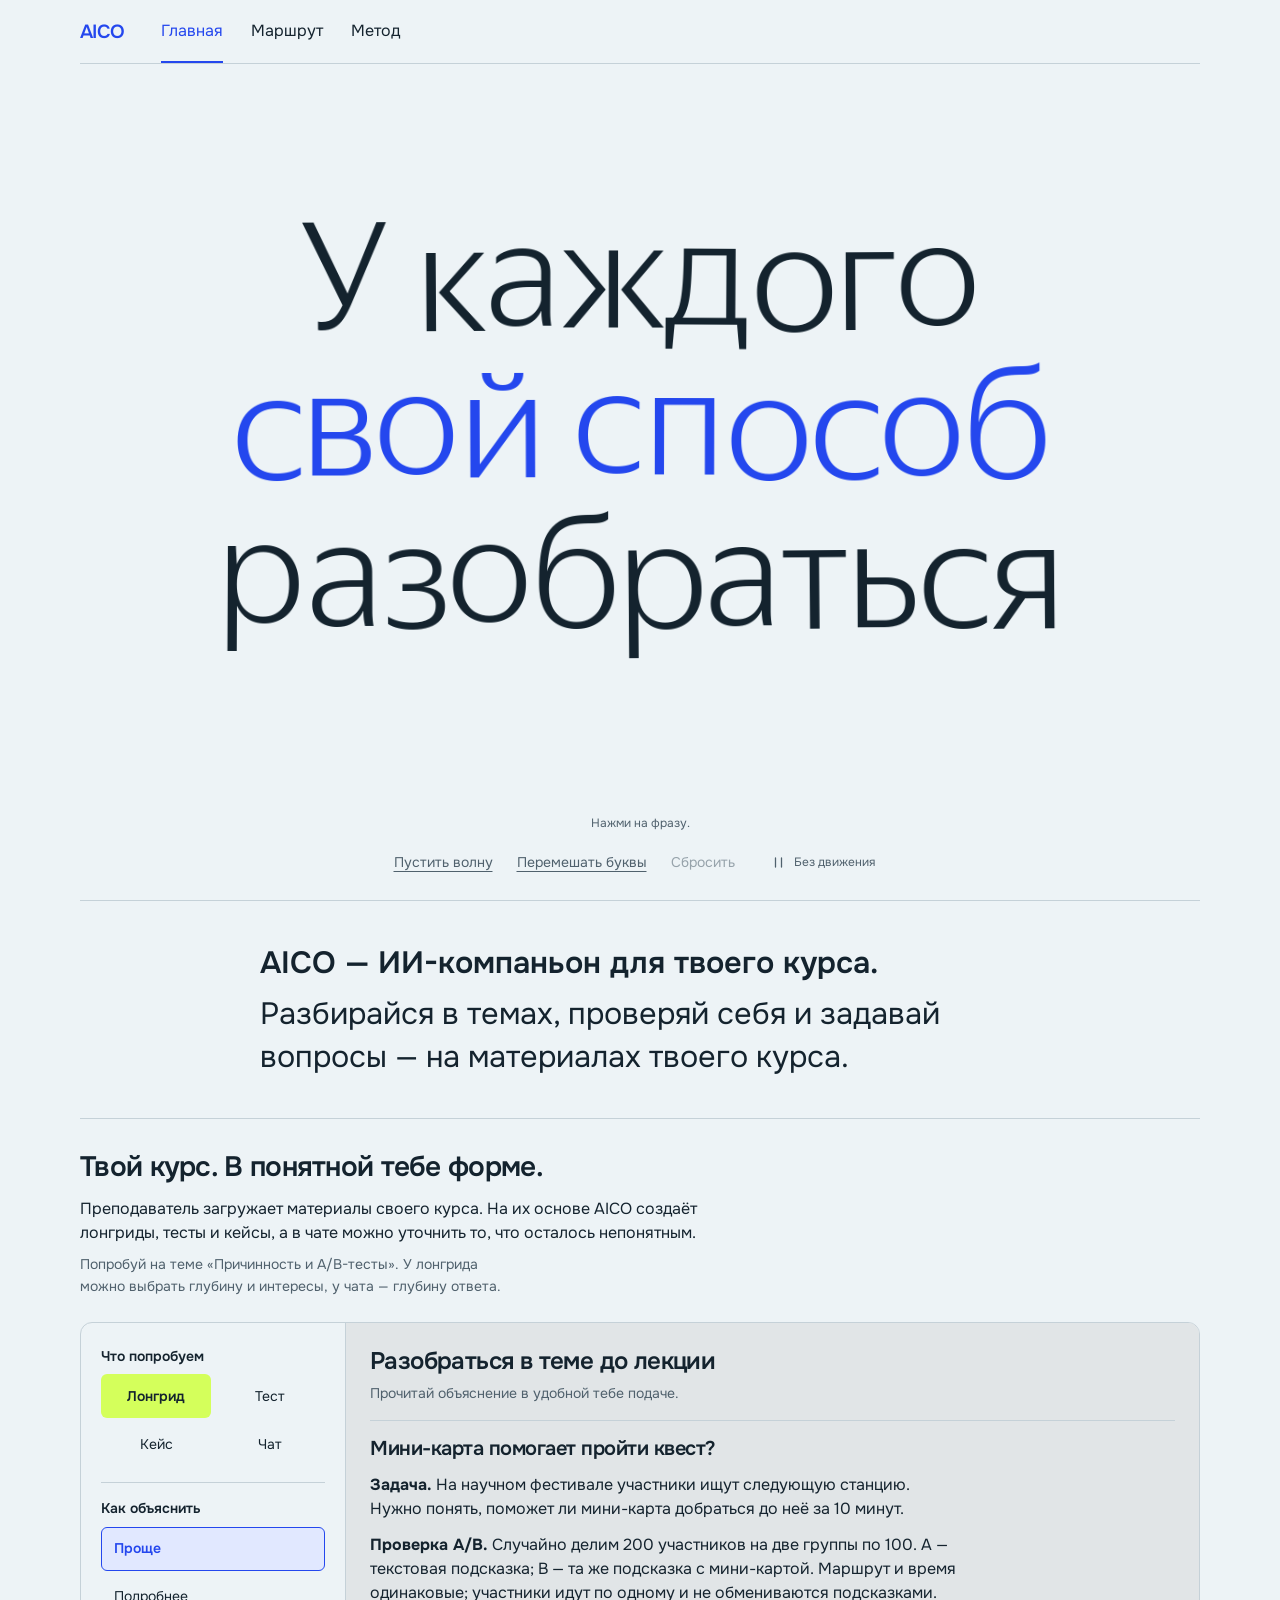
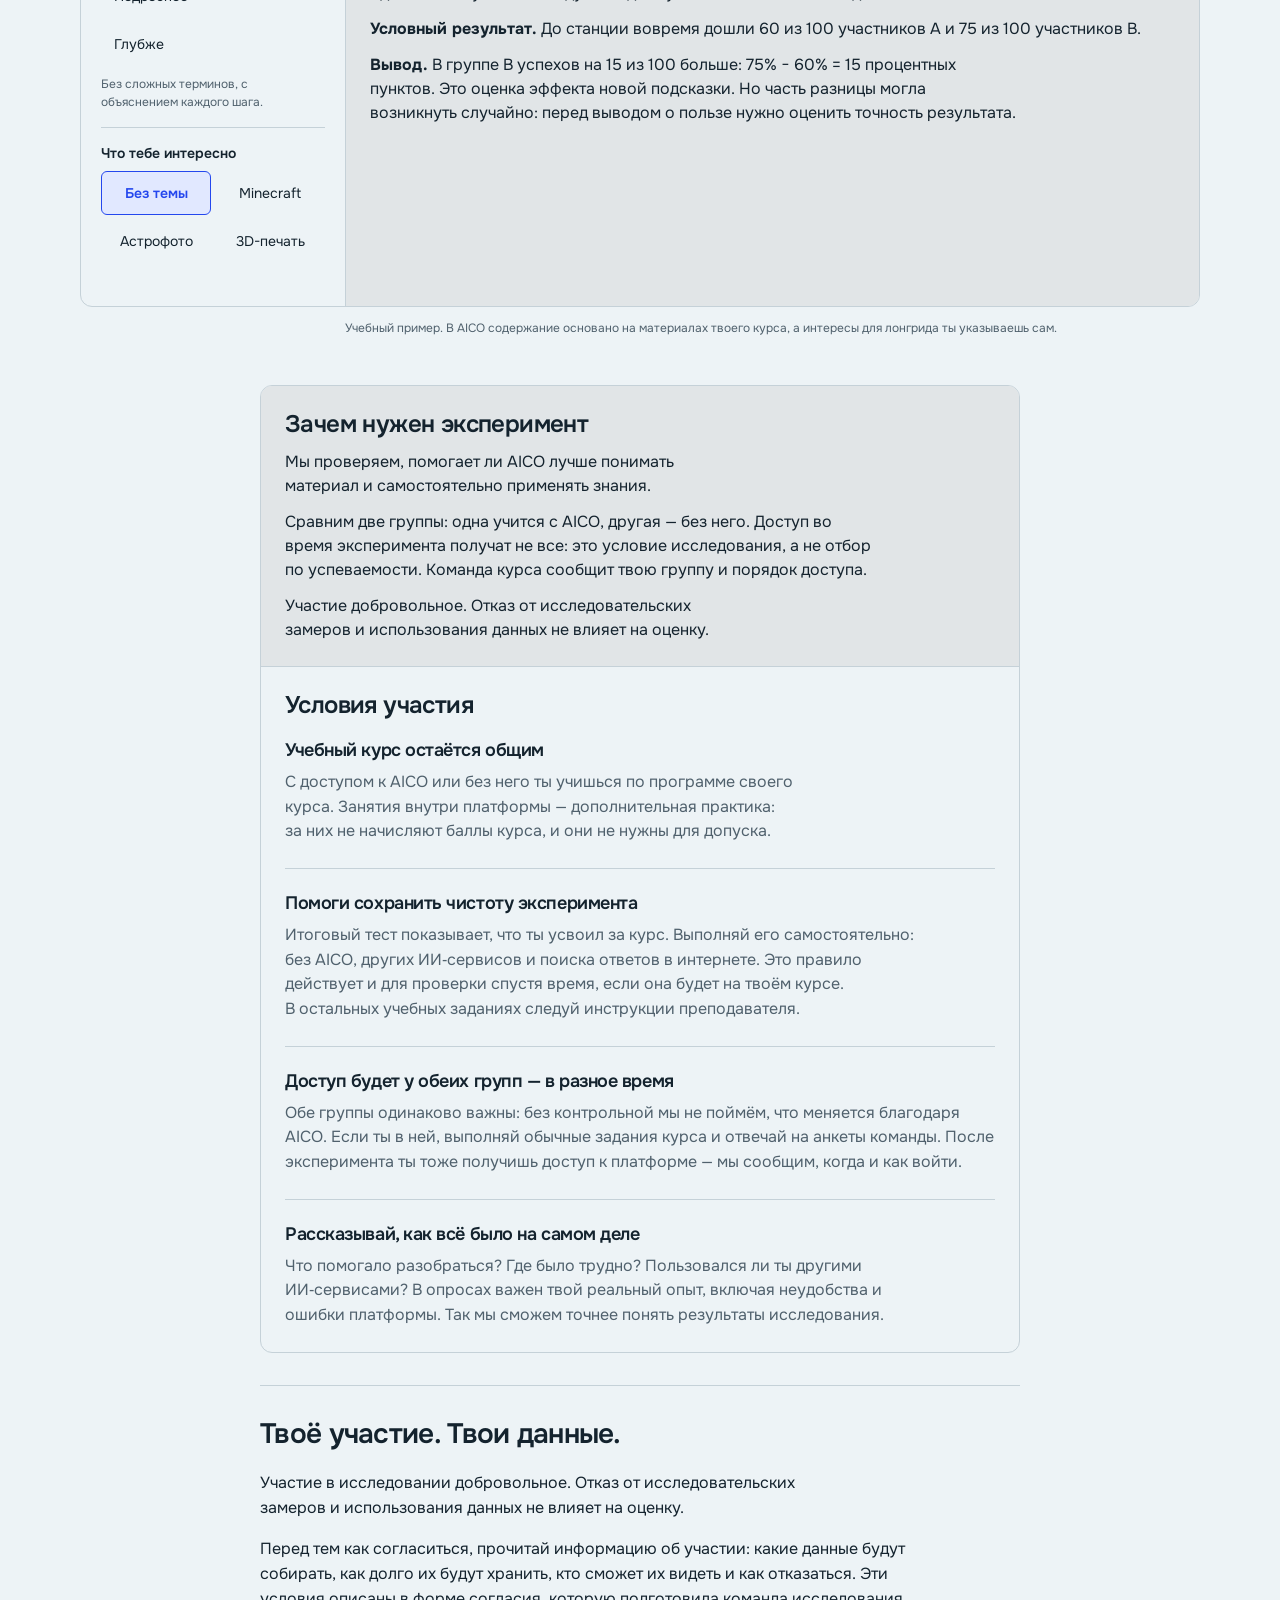
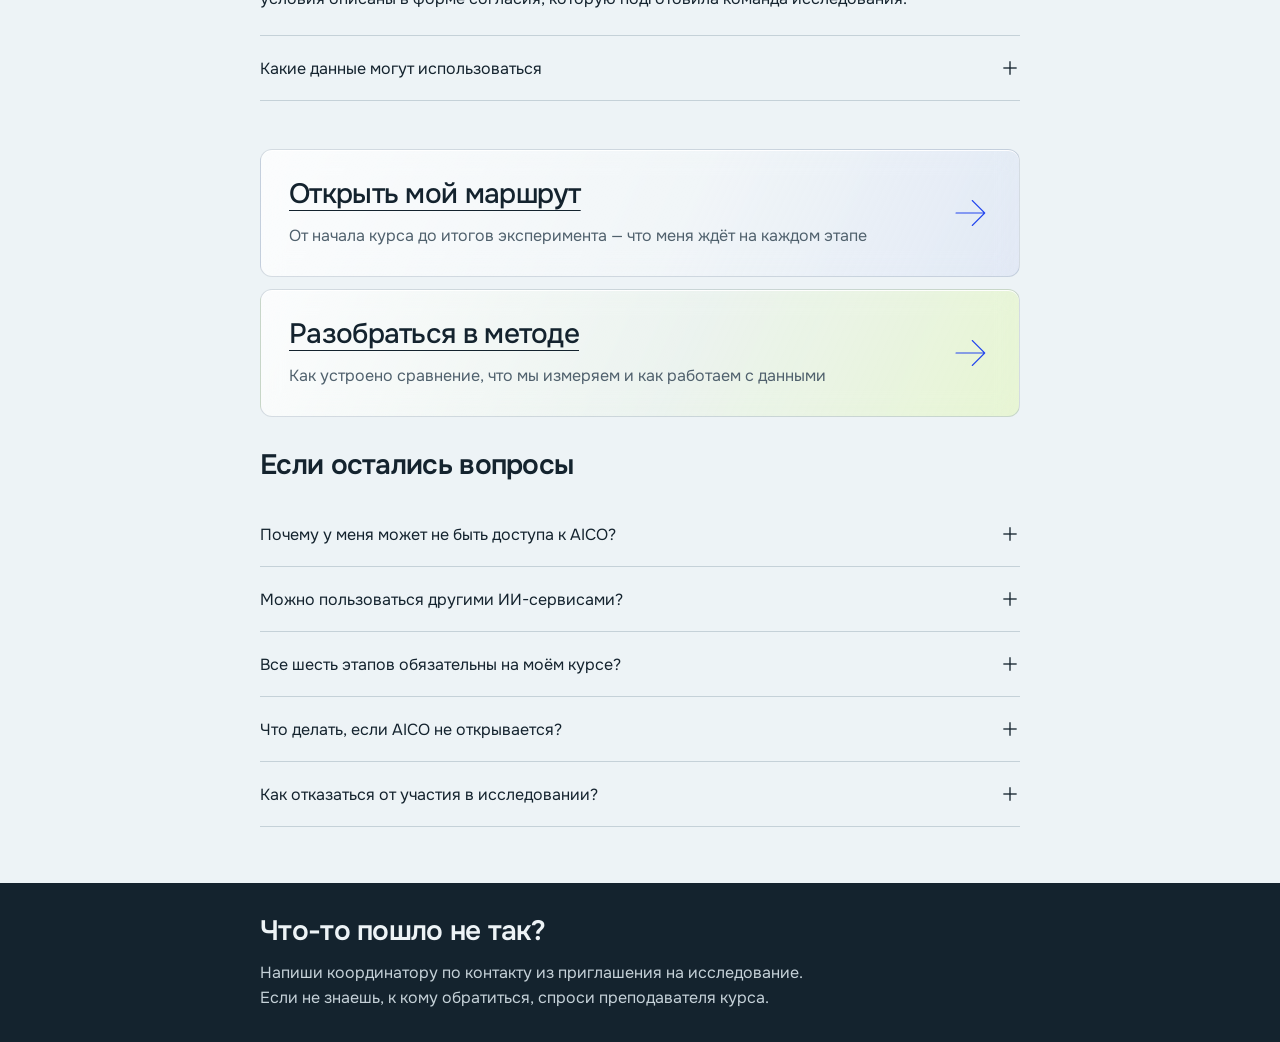
==== students/index.html @ 5a45e427 "Clarify AB examples and add three independent quiz questions" ====
<!doctype html>
<html lang="ru">
<head>
<meta charset="utf-8">
<meta name="viewport" content="width=device-width,initial-scale=1">
<meta name="theme-color" content="#edf3f6">
<meta name="description" content="AICO для студентов: попробуй форматы обучения, узнай условия участия и этапы учебного эксперимента.">
<title>AICO — твой способ разобраться</title>
<link rel="icon" href="data:image/svg+xml,%3Csvg xmlns='http://www.w3.org/2000/svg' viewBox='0 0 32 32'%3E%3Crect width='32' height='32' rx='8' fill='%232d4cff'/%3E%3Cpath d='M7 24 15 7h3l7 17h-5l-2-5h-6l-2 5zm7-9h3l-1.5-4z' fill='white'/%3E%3C/svg%3E">
<link rel="stylesheet" href="student.css?v=4a750089">
</head>

<body>
<a class="skip" href="#intro-reading">Перейти к информации об участии</a>
<header class="site-header">
 <a class="brand" href="./" aria-label="AICO — главная для участников">AICO</a>
 <nav class="top-nav" aria-label="Разделы сайта">
  <a href="./" data-nav="home" aria-current="page">Главная</a>
  <a href="route.html" data-nav="route">Маршрут</a>
  <a href="method.html" data-nav="method">Метод</a>
 </nav>
</header>
<main>
<section class="hero" id="overview" aria-labelledby="hero-title">
  <h1 class="hero-title" id="hero-title" aria-label="У каждого свой способ разобраться"><span class="title-line" aria-hidden="true">У каждого</span><span class="title-line emphasis" aria-hidden="true">свой способ</span><span class="title-line" aria-hidden="true">разобраться</span></h1>
  <div class="hero-controls"><span class="type-hint" id="type-hint">Нажми на фразу.</span>  <div class="type-controls"><button type="button" id="wave-type" disabled>Пустить волну</button><button type="button" id="reshape">Перемешать буквы</button><button type="button" id="reset-type" disabled>Сбросить</button> <button type="button" class="motion-toggle" id="motion-toggle" aria-pressed="false"><svg viewBox="0 0 20 20" aria-hidden="true"><path d="M6 4v12M14 4v12"/></svg><span id="motion-label">Без движения</span></button></div></div>
</section>
<section class="intro-reading" id="intro-reading" aria-label="Знакомство с AICO">
 <div class="intro-context">

  <p class="hero-lead"><b>AICO — ИИ-компаньон для твоего курса.</b></p>
  <p class="hero-lead">Разбирайся в темах, проверяй себя и задавай вопросы — на материалах твоего курса.</p>
 </div>
 <div class="personalizer product-demo" id="personalizer">
  <h2 id="demo-heading">Твой курс. В понятной тебе форме.</h2>
  <p class="product-intro">Преподаватель загружает материалы своего курса. На их основе AICO создаёт лонгриды, тесты и кейсы, а в чате можно уточнить то, что осталось непонятным.</p>
  <p class="demo-invitation">Попробуй на теме «Причинность и A/B-тесты». У лонгрида можно выбрать глубину и интересы, у чата — глубину ответа.</p>
  <div class="demo-workbench">
  <div class="demo-panel">
  <div class="demo-controls" id="demo-controls" hidden>
   <div class="demo-choice-row"><span id="format-label" class="demo-label">Что попробуем</span><div class="demo-options" role="group" aria-labelledby="format-label">
    <button type="button" data-format="read" aria-pressed="true" aria-controls="demo-content">Лонгрид</button><button type="button" data-format="test" aria-pressed="false" aria-controls="demo-content">Тест</button><button type="button" data-format="case" aria-pressed="false" aria-controls="demo-content">Кейс</button><button type="button" data-format="chat" aria-pressed="false" aria-controls="demo-content">Чат</button>
   </div></div>
   <div class="demo-choice-row" id="level-row"><span id="level-label" class="demo-label">Как объяснить</span><div class="demo-options demo-options-secondary" role="group" aria-labelledby="level-label">
    <button type="button" data-level="0" aria-pressed="true" aria-controls="demo-content">Проще</button><button type="button" data-level="1" aria-pressed="false" aria-controls="demo-content">Подробнее</button><button type="button" data-level="2" aria-pressed="false" aria-controls="demo-content">Глубже</button>
   </div><p class="demo-control-note" id="level-note">Без сложных терминов, с объяснением каждого шага.</p></div>
   <div class="demo-choice-row" id="interest-row"><span id="interest-label" class="demo-label">Что тебе интересно</span><div class="demo-options demo-options-secondary" role="group" aria-labelledby="interest-label">
    <button type="button" data-interest="plain" aria-pressed="true" aria-controls="demo-content">Без темы</button><button type="button" data-interest="minecraft" aria-pressed="false" aria-controls="demo-content">Minecraft</button><button type="button" data-interest="astro" aria-pressed="false" aria-controls="demo-content">Астрофото</button><button type="button" data-interest="printing" aria-pressed="false" aria-controls="demo-content">3D-печать</button>
   </div></div>
  </div>
  <div class="demo-result">
  <div class="demo-preview">
   <h3 id="response-title">Разобраться в теме до лекции</h3>
   <p class="demo-purpose" id="demo-purpose">Прочитай объяснение в удобной тебе подаче.</p>
   <div class="demo-content" id="demo-content"><h4>Мини-карта помогает пройти квест?</h4><p><strong>Задача.</strong> На научном фестивале участники ищут следующую станцию. Нужно понять, поможет ли мини-карта добраться до неё за 10 минут.</p><p><strong>Проверка A/B.</strong> Случайно делим 200 участников на две группы по 100. A — текстовая подсказка; B — та же подсказка с мини-картой. Маршрут и время одинаковые; участники идут по одному и не обмениваются подсказками.</p><p><strong>Условный результат.</strong> До станции вовремя дошли 60 из 100 участников A и 75 из 100 участников B.</p><p><strong>Вывод.</strong> В группе B успехов на 15 из 100 больше: 75% − 60% = 15 процентных пунктов. Это оценка эффекта новой подсказки. Но часть разницы могла возникнуть случайно: перед выводом о пользе нужно оценить точность результата.</p></div>
  </div>
  </div>
  </div>
  <p class="demo-caption">Учебный пример. В AICO содержание основано на материалах твоего курса, а интересы для лонгрида ты указываешь сам.</p>
  </div>
 </div>
</section>
<div class="reading">

 <section class="section" id="rules"><div class="experiment-intro"><h2>Зачем нужен эксперимент</h2><p>Мы проверяем, помогает ли AICO лучше понимать материал и самостоятельно применять знания.</p><p>Сравним две группы: одна учится с AICO, другая — без него. Доступ во время эксперимента получат не все: это условие исследования, а не отбор по успеваемости. Команда курса сообщит твою группу и порядок доступа.</p><p>Участие добровольное. Отказ от исследовательских замеров и использования данных не влияет на оценку.</p></div><div class="section-content participation-rules"><h2>Условия участия</h2><ol class="rules-list">
  <li><div><h3>Учебный курс остаётся общим</h3><p>С доступом к AICO или без него ты учишься по программе своего курса. Занятия внутри платформы — дополнительная практика: за них не начисляют баллы курса, и они не нужны для допуска.</p></div></li>
  <li><div><h3>Помоги сохранить чистоту эксперимента</h3><p>Итоговый тест показывает, что ты усвоил за курс. Выполняй его самостоятельно: без AICO, других ИИ‑сервисов и поиска ответов в интернете. Это правило действует и для проверки спустя время, если она будет на твоём курсе. В остальных учебных заданиях следуй инструкции преподавателя.</p></div></li>
  <li><div><h3>Доступ будет у обеих групп — в разное время</h3><p>Обе группы одинаково важны: без контрольной мы не поймём, что меняется благодаря AICO. Если ты в ней, выполняй обычные задания курса и отвечай на анкеты команды. После эксперимента ты тоже получишь доступ к платформе — мы сообщим, когда и как войти.</p></div></li>
  <li><div><h3>Рассказывай, как всё было на самом деле</h3><p>Что помогало разобраться? Где было трудно? Пользовался ли ты другими ИИ‑сервисами? В опросах важен твой реальный опыт, включая неудобства и ошибки платформы. Так мы сможем точнее понять результаты исследования.</p></div></li>
 </ol></div></section>
 <section class="section" id="data"><h2>Твоё участие. Твои данные.</h2><div class="section-content"><p>Участие в исследовании добровольное. Отказ от исследовательских замеров и использования данных не влияет на оценку.</p><p>Перед тем как согласиться, прочитай информацию об участии: какие данные будут собирать, как долго их будут хранить, кто сможет их видеть и как отказаться. Эти условия описаны в форме согласия, которую подготовила команда исследования.</p><details class="data-disclosure"><summary>Какие данные могут использоваться<svg class="disclosure-icon" viewBox="0 0 24 24" aria-hidden="true"><path d="M4 12h16"/><path class="vertical" d="M12 4v16"/></svg></summary><p>Исследователи могут использовать результаты тестов и анкет, учебные данные, сведения о работе в AICO и технических ошибках. Тексты диалогов тоже могут храниться — доступ к ним ограничен.</p><p>При анализе вместо имени используют исследовательский код. Информацию о том, кому он принадлежит, хранят отдельно у уполномоченной стороны. Точный список данных и условия их использования смотри в информации об участии и форме согласия.</p></details></div></section>
 <div class="page-invitations">
 <a class="route-invitation" href="route.html"><span><strong>Открыть мой маршрут</strong><span>От начала курса до итогов эксперимента — что меня ждёт на каждом этапе</span></span><svg viewBox="0 0 64 64" aria-hidden="true"><path d="M8 32h46M34 12l20 20-20 20"/></svg></a>
 <a class="route-invitation route-invitation--method" href="method.html"><span><strong>Разобраться в методе</strong><span>Как устроено сравнение, что мы измеряем и как работаем с данными</span></span><svg viewBox="0 0 64 64" aria-hidden="true"><path d="M8 32h46M34 12l20 20-20 20"/></svg></a>
 </div>
 <section class="section" id="questions"><h2>Если остались вопросы</h2><div class="section-content faq">
  <details><summary>Почему у меня может не быть доступа к AICO?<svg class="disclosure-icon" viewBox="0 0 24 24" aria-hidden="true"><path d="M4 12h16"/><path class="vertical" d="M12 4v16"/></svg></summary><p>AICO участвует в исследовании: мы хотим понять, помогает ли он самостоятельно понимать и применять знания. Для сравнения часть студентов получает доступ к платформе, а часть проходит тот же курс без неё.</p><p>Когда это возможно, доступ распределяют случайно. На некоторых курсах используют другую, заранее согласованную схему. О своих условиях ты узнаешь из сообщения команды. Если доступа нет, учебная программа остаётся той же, а твои результаты тоже важны для исследования. После окончания экспериментального периода доступ получит и контрольная группа — ты тоже сможешь попробовать платформу.</p></details>
  <details><summary>Можно пользоваться другими ИИ-сервисами?<svg class="disclosure-icon" viewBox="0 0 24 24" aria-hidden="true"><path d="M4 12h16"/><path class="vertical" d="M12 4v16"/></svg></summary><p>Во время обычной учёбы ориентируйся на правила преподавателя и конкретного задания. Разрешение пользоваться ИИ в одном задании не означает, что его можно использовать в любом тесте.</p><p>Итоговый тест нужно пройти самостоятельно, без AICO, других ИИ‑сервисов и поиска ответов в интернете. Если на курсе будет пост-тест, это правило действует и для него. Правила для других учебных проверок сообщит преподаватель. В анкетах честно указывай, какими инструментами пользовался: это помогает понять твой учебный опыт.</p></details>
  <details><summary>Все шесть этапов обязательны на моём курсе?<svg class="disclosure-icon" viewBox="0 0 24 24" aria-hidden="true"><path d="M4 12h16"/><path class="vertical" d="M12 4v16"/></svg></summary><p>На странице маршрута показана общая схема: начало курса, сбор исходных данных, распределение доступа и дальнейшие проверки по программе курса. Сбор исходных данных — это анкеты и сведения о тебе, без дополнительного предметного теста. Учебные контрольные и тесты проходят в обычном порядке.</p><p>Промежуточного теста может не быть. Пост-тест — ещё одну проверку спустя время после итогового — тоже подтверждают отдельно. Команда курса сообщит, какие этапы будут у тебя, когда они пройдут и что нужно подготовить.</p></details>
  <details><summary>Что делать, если AICO не открывается?<svg class="disclosure-icon" viewBox="0 0 24 24" aria-hidden="true"><path d="M4 12h16"/><path class="vertical" d="M12 4v16"/></svg></summary><p>Сначала найди сообщение команды и проверь, назначен ли тебе доступ. Если да, открой именно ссылку из этого сообщения и следуй инструкции по входу.</p><p>Если войти всё равно не получается, напиши координатору или преподавателю. Укажи, на каком шаге возникла проблема и что написано на экране. Так команде будет проще помочь. Контакт координатора ищи в приглашении на исследование.</p></details>
  <details><summary>Как отказаться от участия в исследовании?<svg class="disclosure-icon" viewBox="0 0 24 24" aria-hidden="true"><path d="M4 12h16"/><path class="vertical" d="M12 4v16"/></svg></summary><p>Напиши координатору по контакту из приглашения или формы согласия и сообщи, что хочешь отказаться от участия в исследовании. Если не можешь найти контакт, обратись к преподавателю курса.</p><p>Отказ от исследовательских замеров и использования данных не влияет на оценку. Координатор объяснит процедуру, а также уточнит, что произойдёт с уже собранными данными и доступом к платформе. Условия отказа описаны в информации об участии и форме согласия.</p></details>
 </div></section>
</div>
 <section class="help-line" id="help"><div class="help-inner"><h2>Что-то пошло не так?</h2><p>Напиши координатору по контакту из приглашения на исследование. Если не знаешь, к кому обратиться, спроси преподавателя курса.</p></div></section>
<noscript><p class="no-script">Чтобы менять шрифты и попробовать демонстрацию AICO, включи JavaScript. <a href="route.html">Этапы исследования</a> доступны на отдельной странице.</p></noscript>
</main>

<div class="sr-only" id="announcer" aria-live="polite" aria-atomic="true"></div>
<script src="site-ui.js?v=79686198"></script>
<script src="letter-scene.js?v=96e22822"></script>

<script src="product-demo.js?v=510b47ba"></script>
<script src="student-ui.js?v=bbbdea22"></script>
</body>
</html>
---- students/student.css ----
@font-face{font-family:"Onest Embedded";src:url([data-uri]) format("truetype");font-style:normal;font-weight:100 900;font-display:swap}

@font-face{font-family:"Manrope";font-weight:200;font-style:normal;font-display:swap;src:url("fonts/manrope.woff") format("woff");}
@font-face{font-family:"Yeseva One";font-weight:400;font-style:normal;font-display:swap;src:url("fonts/yesevaone.woff") format("woff");}
@font-face{font-family:"Ruslan Display";font-weight:400;font-style:normal;font-display:swap;src:url("fonts/ruslandisplay.woff") format("woff");}
@font-face{font-family:"YS Geo Thin";font-weight:200;font-style:normal;font-display:swap;src:url("fonts/ys-geo-thin.woff") format("woff");}
@font-face{font-family:"YS Display Light";font-weight:300;font-style:normal;font-display:swap;src:url("[data-uri]") format("woff");}
@font-face{font-family:"Caveat";font-weight:600;font-style:normal;font-display:swap;src:url("fonts/caveat.woff") format("woff");}
@font-face{font-family:"Lobster";font-weight:400;font-style:normal;font-display:swap;src:url("fonts/lobster.woff") format("woff");}
@font-face{font-family:"Old Standard TT";font-weight:400;font-style:italic;font-display:swap;src:url("fonts/oldstandardtt.woff") format("woff");}
@font-face{font-family:"Press Start 2P";font-weight:400;font-style:normal;font-display:swap;src:url("fonts/pressstart2p.woff") format("woff");}
/* Shared student design system. Wide areas are interactive; prose uses one reading measure. */
:root{
 --paper:#edf3f6;--ink:#14232e;--muted:#50616d;--rule:#c5d1d8;
 --blue:#2447ee;--blue-hover:#1936bd;--selected:#e1e8ff;--lime:#d4ff5b;
 --surface:#e1e5e7;--white:#fff;--gutter:clamp(20px,4.5vw,64px);
 --wide:1120px;--reading:760px;--radius:12px;
 --text:16px;--small:14px;--caption:12px;
 font-family:"Onest Embedded",Arial,sans-serif;font-synthesis:none;
 color:var(--ink);background:var(--paper);scroll-behavior:smooth;scroll-padding-top:24px;
}
*{box-sizing:border-box;scrollbar-color:var(--muted) var(--paper)}
body{margin:0;position:relative}
button{font:inherit;color:inherit;cursor:pointer}
button,a{-webkit-tap-highlight-color:transparent}
button:disabled{cursor:default}
a{color:inherit;text-underline-offset:5px}
button:focus-visible,a:focus-visible,summary:focus-visible{outline:3px solid var(--blue);outline-offset:4px}
::selection{background:var(--lime);color:var(--ink)}
[hidden]{display:none!important}
p{margin:0 0 16px;line-height:1.55;text-wrap:balance}
h1,h2,h3,h4{margin:0;font-weight:600;letter-spacing:-.025em;line-height:1.2;text-wrap:balance}
h2{font-size:28px}h3{font-size:20px}h4{font-size:20px}
li,summary{text-wrap:balance}
button svg,a svg{width:20px;height:20px;fill:none;stroke:currentColor;stroke-width:1.7;stroke-linecap:round;stroke-linejoin:round;flex:none}
.sr-only{position:absolute;width:1px;height:1px;padding:0;margin:-1px;overflow:hidden;clip:rect(0,0,0,0);white-space:nowrap;border:0}
.skip{visibility:hidden;position:fixed;z-index:100;left:20px;top:16px;padding:14px;background:var(--lime)}
.skip:focus{visibility:visible}
.site-header,.intro-reading,.route{width:min(calc(100% - 2 * var(--gutter)),var(--wide));margin-inline:auto}
.site-header{min-height:64px;display:flex;gap:36px;align-items:center;border-bottom:1px solid var(--rule)}
.brand{display:flex;align-items:center;min-height:44px;min-width:44px;font-size:19px;font-weight:600;letter-spacing:-.03em;color:var(--blue);text-decoration:none}
.top-nav{display:flex;gap:28px;align-self:stretch}
.top-nav a{display:flex;align-items:center;min-height:44px;font-size:16px;text-decoration:none;border-bottom:2px solid transparent;padding:10px 0}
.top-nav a:hover,.top-nav a[aria-current]{color:var(--blue);border-bottom-color:var(--blue)}
/* The original interactive lettering remains the full first screen. */
.hero{display:grid;grid-template-rows:1fr auto;place-items:center;gap:24px;min-height:calc(100svh - 64px);margin:0 var(--gutter);padding:24px 0 16px;position:relative;touch-action:pan-y;cursor:crosshair}
.hero-title{font-family:"YS Display Light",sans-serif;font-weight:300;font-size:min(11.6vw,18svh,180px);line-height:1;letter-spacing:0;user-select:none;touch-action:pan-y;width:100%;text-align:center;padding:0}
.title-line{display:flex;justify-content:center;align-items:center;white-space:nowrap;height:1em}
.title-line.emphasis{color:var(--blue)}
.letter-canvas{position:absolute;left:calc(-1 * var(--gutter));top:0;width:100vw;height:100%;pointer-events:none;display:block;visibility:hidden}
.has-letter-scene .letter-canvas{visibility:visible}.has-letter-scene .hero-title{opacity:0}
.hero:has(.hero-title:focus-visible){outline:2px solid var(--blue);outline-offset:-12px}
.hero-controls{position:relative;z-index:2;align-self:end;width:100%;text-align:center;cursor:auto}
.type-hint{display:block;color:var(--muted);font-size:var(--caption);line-height:1.5;margin-bottom:8px}
.type-controls{display:flex;align-items:center;justify-content:center;flex-wrap:wrap;gap:8px 24px;min-height:44px;color:var(--muted)}
.type-controls button{background:none;border:0;padding:8px 0;min-height:44px;font-size:14px;text-decoration:underline;text-underline-offset:4px}
.type-controls button:hover{color:var(--blue)}
.type-controls button:disabled{opacity:.55;text-decoration:none}
.type-controls .motion-toggle{display:flex;align-items:center;gap:8px;padding:8px 12px;font-size:12px;text-decoration:none}
.motion-toggle svg{width:15px;height:15px}
/* Overview and product demo. */
.intro-reading{padding:40px 0 0;border-top:1px solid var(--rule)}
.intro-context{max-width:var(--reading);margin:0 auto 40px}
.hero-lead{font-size:clamp(24px,2.4vw,32px);line-height:1.4;margin:0}
.hero-lead b{font-weight:600}
.hero-lead+.hero-lead{margin-top:8px}
.product-demo{padding:32px 0 0;border-top:1px solid var(--rule);min-width:0}
.product-demo>h2{margin-bottom:12px}
.product-intro{font-size:16px;max-width:76ch;margin-bottom:8px}
.demo-invitation{font-size:14px;color:var(--muted);max-width:88ch;margin-bottom:24px}
.demo-workbench{--controls-width:264px}
.demo-panel{display:grid;grid-template-columns:var(--controls-width) minmax(0,1fr);border:1px solid var(--rule);border-radius:var(--radius);overflow:clip}
.demo-panel:has(.demo-controls[hidden]){grid-template-columns:1fr}
.demo-controls{padding:24px 20px}
.demo-result{background:var(--surface);border-left:1px solid var(--rule)}
.demo-controls,.demo-result{min-width:0}
.demo-choice-row{padding:16px 0;border-bottom:1px solid var(--rule)}
.demo-choice-row:first-child{padding-top:0}
.demo-choice-row:last-child{border-bottom:0;padding-bottom:0}
.demo-label{display:block;font-size:14px;line-height:1.4;font-weight:600;margin-bottom:8px}
.demo-options{display:grid;grid-template-columns:repeat(2,minmax(0,1fr));gap:4px}
.demo-options button{min-height:44px;min-width:0;padding:8px;border:1px solid transparent;border-radius:6px;background:transparent;font-size:14px;line-height:1.35;white-space:normal;overflow-wrap:anywhere}
.demo-options button:hover{border-color:var(--blue);color:var(--blue)}
.demo-options button[aria-pressed=true]{background:var(--selected);border-color:var(--blue);color:var(--blue);font-weight:600}
.demo-options button[data-format][aria-pressed=true]{background:var(--lime);border-color:transparent;color:var(--ink)}
.demo-options-secondary:has([data-level]){grid-template-columns:1fr}
.demo-options-secondary:has([data-level]) button{text-align:left;padding-inline:12px}
.demo-control-note{font-size:12px;line-height:1.5;color:var(--muted);margin:8px 0 0}
.demo-preview{padding:24px}
.demo-preview>h3{font-size:24px;margin-bottom:8px}
.demo-purpose{font-size:14px;line-height:1.5;color:var(--muted);margin-bottom:16px}
.demo-content{border-top:1px solid var(--rule);padding-top:16px}
.demo-content h4{font-size:20px;margin-bottom:12px}
.demo-content p{font-size:16px;line-height:1.5;margin-bottom:12px}
.demo-content p:last-child{margin-bottom:0}
.demo-caption{font-size:12px;line-height:1.5;color:var(--muted);text-align:left;margin:12px 0 0 calc(var(--controls-width) + 1px)}
.demo-answers,.demo-chat-questions{display:grid;grid-template-columns:1fr;gap:8px;margin-top:12px}
.demo-answers button,.demo-chat-questions button{min-height:44px;padding:10px 12px;font-size:14px;line-height:1.4;text-align:left;text-wrap:balance;border:1px solid var(--rule);border-radius:6px;background:var(--paper)}
.demo-answers button:hover,.demo-chat-questions button:hover{border-color:var(--blue)}
.demo-answers button[aria-pressed=true],.demo-chat-questions button[aria-pressed=true]{background:var(--selected);border-color:var(--blue);color:var(--blue)}
.demo-feedback{border-top:1px solid var(--rule);margin-top:16px;padding-top:16px}
.demo-feedback p:first-child{color:var(--blue)}
.demo-action{display:inline-flex;align-items:center;min-height:44px;margin-top:8px;padding:8px 0;background:none;border:0;border-bottom:1px solid var(--blue);color:var(--blue);font-size:16px;font-weight:600}
.demo-table{width:100%;border-collapse:collapse;margin:16px 0;font-size:14px;font-variant-numeric:tabular-nums}
.demo-table caption{text-align:left;font-size:12px;color:var(--muted);padding-bottom:8px;text-wrap:balance}
.demo-table th,.demo-table td{padding:8px;border-bottom:1px solid var(--rule);text-align:right}
.demo-table th{font-weight:600}.demo-table th:first-child{text-align:left;padding-left:0;width:58%}
.demo-table th:last-child,.demo-table td:last-child{padding-right:0}
.demo-table thead th{font-size:12px;color:var(--muted)}
/* Shared reading column, disclosures, route CTA and help. */
.reading{width:min(calc(100% - 2 * var(--gutter)),var(--reading));margin:48px auto 0}
.section{padding:32px 0;border-top:1px solid var(--rule);scroll-margin-top:24px}
.section h2{margin-bottom:20px}
.section-content>p,.rules-list p,.faq p,.data-disclosure p{font-size:16px;line-height:1.55}
.section-content>p:last-child{margin-bottom:0}
#rules{padding:0;margin-bottom:32px;border:1px solid var(--rule);border-radius:var(--radius);overflow:clip}
.experiment-intro{background:var(--surface);padding:24px;border-bottom:1px solid var(--rule)}
.participation-rules{padding:24px}
.participation-rules h2{font-size:24px}
.experiment-intro h2{font-size:24px;margin-bottom:12px}
.experiment-intro p{font-size:16px;line-height:1.5;margin-bottom:12px}
.experiment-intro p:last-child{margin-bottom:0}
.rules-list{list-style:none;padding:0;margin:0}
.rules-list li{padding:24px 0;border-top:1px solid var(--rule)}
.rules-list li:first-child{border-top:0;padding-top:0}
.rules-list li:last-child{padding-bottom:0}
.rules-list h3{font-size:18px;margin-bottom:8px}
.rules-list p{color:var(--muted);margin:0}
.faq details,.data-disclosure{border-bottom:1px solid var(--rule)}
.data-disclosure{border-top:1px solid var(--rule);margin-top:24px}
summary{display:flex;align-items:center;justify-content:space-between;gap:20px;min-height:64px;padding:16px 0;font-size:16px;line-height:1.45;list-style:none;cursor:pointer}
summary::-webkit-details-marker{display:none}
summary:hover{color:var(--blue)}
.disclosure-icon{width:20px;height:20px;flex:none;fill:none;stroke:currentColor;stroke-width:1.6}
details[open] .vertical{display:none}
.faq p,.data-disclosure p{color:var(--muted);margin:0 0 16px}
.faq p:last-child,.data-disclosure p:last-child{margin-bottom:24px}
.route-invitation{display:flex;align-items:center;justify-content:space-between;gap:24px;margin:16px 0 32px;padding:28px;background:linear-gradient(115deg,rgba(255,255,255,.78),rgba(255,255,255,.24) 55%,rgba(36,71,238,.055));color:var(--ink);border:1px solid rgba(137,157,173,.34);border-radius:var(--radius);box-shadow:inset 0 1px 0 rgba(255,255,255,.9);-webkit-backdrop-filter:blur(12px);backdrop-filter:blur(12px);text-decoration:none;transition:border-color .2s,background-color .2s}
.route-invitation strong{display:block;font-size:28px;line-height:1.2;font-weight:500;letter-spacing:-.025em;text-decoration:underline;text-decoration-thickness:1px;text-underline-offset:7px;margin-bottom:12px}
.route-invitation span span{display:block;color:var(--muted);font-size:16px;line-height:1.5;text-wrap:balance}
.route-invitation svg{color:var(--blue);width:40px;height:40px;transition:transform .25s}
.route-invitation:hover{background-color:rgba(255,255,255,.5);border-color:rgba(36,71,238,.4)}.route-invitation:hover svg{transform:translateX(6px)}
#questions{border-top:0;padding-top:0}
.text-link{display:inline-flex;align-items:center;gap:12px;min-height:44px;padding:8px 0;font-size:16px;line-height:1.5;text-decoration:underline}
.text-link:hover{color:var(--blue)}
.help-line{margin-top:24px;padding:32px var(--gutter);background:var(--ink);color:var(--paper)}
.help-inner{max-width:var(--reading);margin-inline:auto}
.help-line h2{font-size:28px;margin-bottom:12px}
.help-line p{color:#c5d1d8;font-size:16px;max-width:70ch;margin:0}
.no-script{width:min(calc(100% - 2 * var(--gutter)),var(--reading));margin:24px auto;font-size:16px;line-height:1.5}
/* Route: navigation and text stay distinct, with no stretched empty card. */
.route{margin-top:32px}
.route-head{margin-bottom:24px}
.route-head h1{font-size:clamp(32px,4vw,44px);margin-bottom:12px}
.route-head p{font-size:16px;color:var(--muted);max-width:80ch;margin:0}
.route-workspace{display:grid;grid-template-columns:280px minmax(0,1fr);gap:24px;align-items:start}
.route-nav{display:flex;flex-direction:column;gap:4px;list-style:none;margin:0;padding:0}
.route-button{width:100%;display:flex;align-items:start;gap:12px;min-height:78px;padding:12px;border:1px solid transparent;border-radius:8px;background:transparent;text-align:left}
.route-button:hover{border-color:var(--blue)}
.route-button[aria-pressed=true]{background:var(--selected);border-color:var(--blue);color:var(--blue)}
.route-num{flex:none;font-size:14px;font-variant-numeric:tabular-nums;line-height:1.5;color:var(--muted)}
.route-button[aria-pressed=true] .route-num{color:var(--blue)}
.route-title{font-size:16px;line-height:1.35;font-weight:600;min-width:0}
.route-code{display:block;font-size:12px;font-weight:400;line-height:1.4;margin-top:4px;color:var(--muted)}
.route-footnote{margin:12px 0 0;font-size:12px;line-height:1.5;color:var(--muted)}
.route-detail{min-width:0}
.stage-pagination{display:flex;justify-content:space-between;gap:16px;margin:20px 0 0;min-height:44px}
.event-next{display:inline-flex;align-items:center;gap:12px;min-height:44px;border:0;background:none;padding:8px 0;color:var(--blue);font-weight:600;font-size:16px}
.event-next:hover{text-decoration:underline;text-underline-offset:5px}.event-next:disabled{opacity:.45;cursor:default;text-decoration:none}
.event-copy{display:flex;flex-direction:column;background:var(--surface);border-radius:var(--radius);padding:24px}
.event-copy h2{font-size:28px;margin-bottom:12px}
.event-meta{display:flex;flex-wrap:wrap;gap:8px 16px;font-size:14px;color:var(--muted);margin-bottom:20px}
.event-meta b{color:var(--blue);font-weight:600}
.event-description,.event-actions{font-size:16px;line-height:1.55}
#stage-body h3{font-size:18px;margin:20px 0 12px}
.event-actions{padding-left:20px;margin:0}
.event-actions li{margin-bottom:12px}.event-actions li:last-child{margin-bottom:0}
.event-note{font-size:14px;color:var(--muted);border-top:1px solid var(--rule);padding-top:16px;margin:20px 0 0}
.route-reading{margin-top:40px}
/* Cross-document transitions preserve native navigation and reduced-motion preference. */
@view-transition{navigation:auto}
::view-transition-old(root){animation:page-out .22s ease both}
::view-transition-new(root){animation:page-in .32s cubic-bezier(.16,1,.3,1) both}
@keyframes page-out{to{opacity:0;transform:translateY(-8px)}}
@keyframes page-in{from{opacity:0;transform:translateY(12px)}to{opacity:1;transform:translateY(0)}}
@media(max-width:1050px){
 .demo-workbench{--controls-width:244px}
 .route-workspace{grid-template-columns:240px minmax(0,1fr);gap:20px}
}
@media(max-width:760px){
 .site-header{gap:24px}.top-nav{gap:20px}
 .hero-title{font-size:min(13.4vw,18svh)}
 .route-workspace{grid-template-columns:1fr;gap:20px}
 .demo-panel{grid-template-columns:1fr}
 .demo-controls{padding:20px}
 .demo-result{border-left:0;border-top:1px solid var(--rule)}
 .demo-caption{margin-left:0}
 .demo-choice-row{display:grid;grid-template-columns:128px minmax(0,1fr);gap:8px 12px;align-items:center;padding:8px 0}
 .demo-label{margin:0}.demo-options,.demo-options-secondary:has([data-level]){display:grid;grid-auto-flow:column;grid-auto-columns:minmax(0,1fr);grid-template-columns:none}
 .demo-options-secondary:has([data-level]) button{text-align:center;padding:8px}
 .demo-control-note{grid-column:2;margin:0}
 .route-nav{display:grid;grid-template-columns:repeat(2,minmax(0,1fr));gap:6px}
 .route-button{min-height:90px;padding:10px;gap:8px}.route-title{font-size:14px}
 .route-footnote{margin-inline:0}
}
@media(max-width:520px){
 .site-header{gap:20px}.brand{font-size:18px}.top-nav{gap:16px}.top-nav a{font-size:14px}
 .hero{padding:16px 0;gap:16px}
 .type-controls{display:grid;grid-template-columns:repeat(2,minmax(0,1fr));gap:4px 16px;max-width:360px;margin:0 auto}
 .type-controls button{font-size:12px}.type-controls .motion-toggle{justify-content:center;font-size:12px}
 .type-hint{max-width:36ch;margin:0 auto 8px}
 h2{font-size:24px}.intro-reading{padding-top:28px}.intro-context{margin-bottom:28px}
 .product-demo{padding-top:24px}.demo-invitation{margin-bottom:16px}
 .demo-choice-row{grid-template-columns:1fr;gap:6px}
 .demo-control-note{grid-column:1}
 .demo-options button{padding:8px 4px;font-size:13px}
 .demo-preview,.event-copy{padding:20px}
 .demo-preview>h3,.event-copy h2{font-size:24px}
 .demo-content h4{font-size:18px}
 .demo-caption{text-align:left}
 .reading{margin-top:32px}.section{padding:28px 0}.section h2{margin-bottom:16px}
 .experiment-intro,.participation-rules{padding:20px}.experiment-intro h2,.participation-rules h2{font-size:20px}
 #rules{margin-bottom:28px}
 .route-invitation{padding:24px 20px;gap:16px}.route-invitation strong{font-size:27px}.route-invitation svg{width:28px;height:28px}
 .help-line{padding-block:28px}.help-line h2{font-size:24px}
 .route{margin-top:24px}.route-head h1{font-size:32px}
 .route-button{padding:8px;min-height:94px}.route-title{overflow-wrap:anywhere}
 .event-meta{font-size:12px}
}
html[data-motion=off]{scroll-behavior:auto}
html[data-motion=off] *,html[data-motion=off] *::before,html[data-motion=off] *::after{animation:none!important;transition:none!important}
html[data-motion=off] .hero{cursor:default}
html[data-motion=off]::view-transition-old(root),html[data-motion=off]::view-transition-new(root){animation:none!important}
@media(prefers-reduced-motion:reduce){
 :root{scroll-behavior:auto}*,*::before,*::after{animation:none!important;transition:none!important}
 @view-transition{navigation:none}
 ::view-transition-group(*),::view-transition-old(*),::view-transition-new(*){animation:none!important}
}

/* Panel dimensions are measured from all states, then held steady until width changes. */
.event-copy .stage-pagination{margin-top:auto;padding-top:20px}
.demo-preview,.event-copy{overflow-wrap:break-word}

.demo-preview{transition:height .24s cubic-bezier(.16,1,.3,1);overflow:clip}

/* Paired page links share one rhythm without competing with the reading sections. */
.page-invitations{display:grid;gap:12px;margin:16px 0 32px}
.page-invitations .route-invitation{margin:0}

.route-invitation--method{background-image:linear-gradient(115deg,rgba(255,255,255,.78),rgba(212,255,91,.045) 55%,rgba(212,255,91,.22))}
.demo-content .demo-progress{font-size:12px;color:var(--muted);margin-bottom:8px}
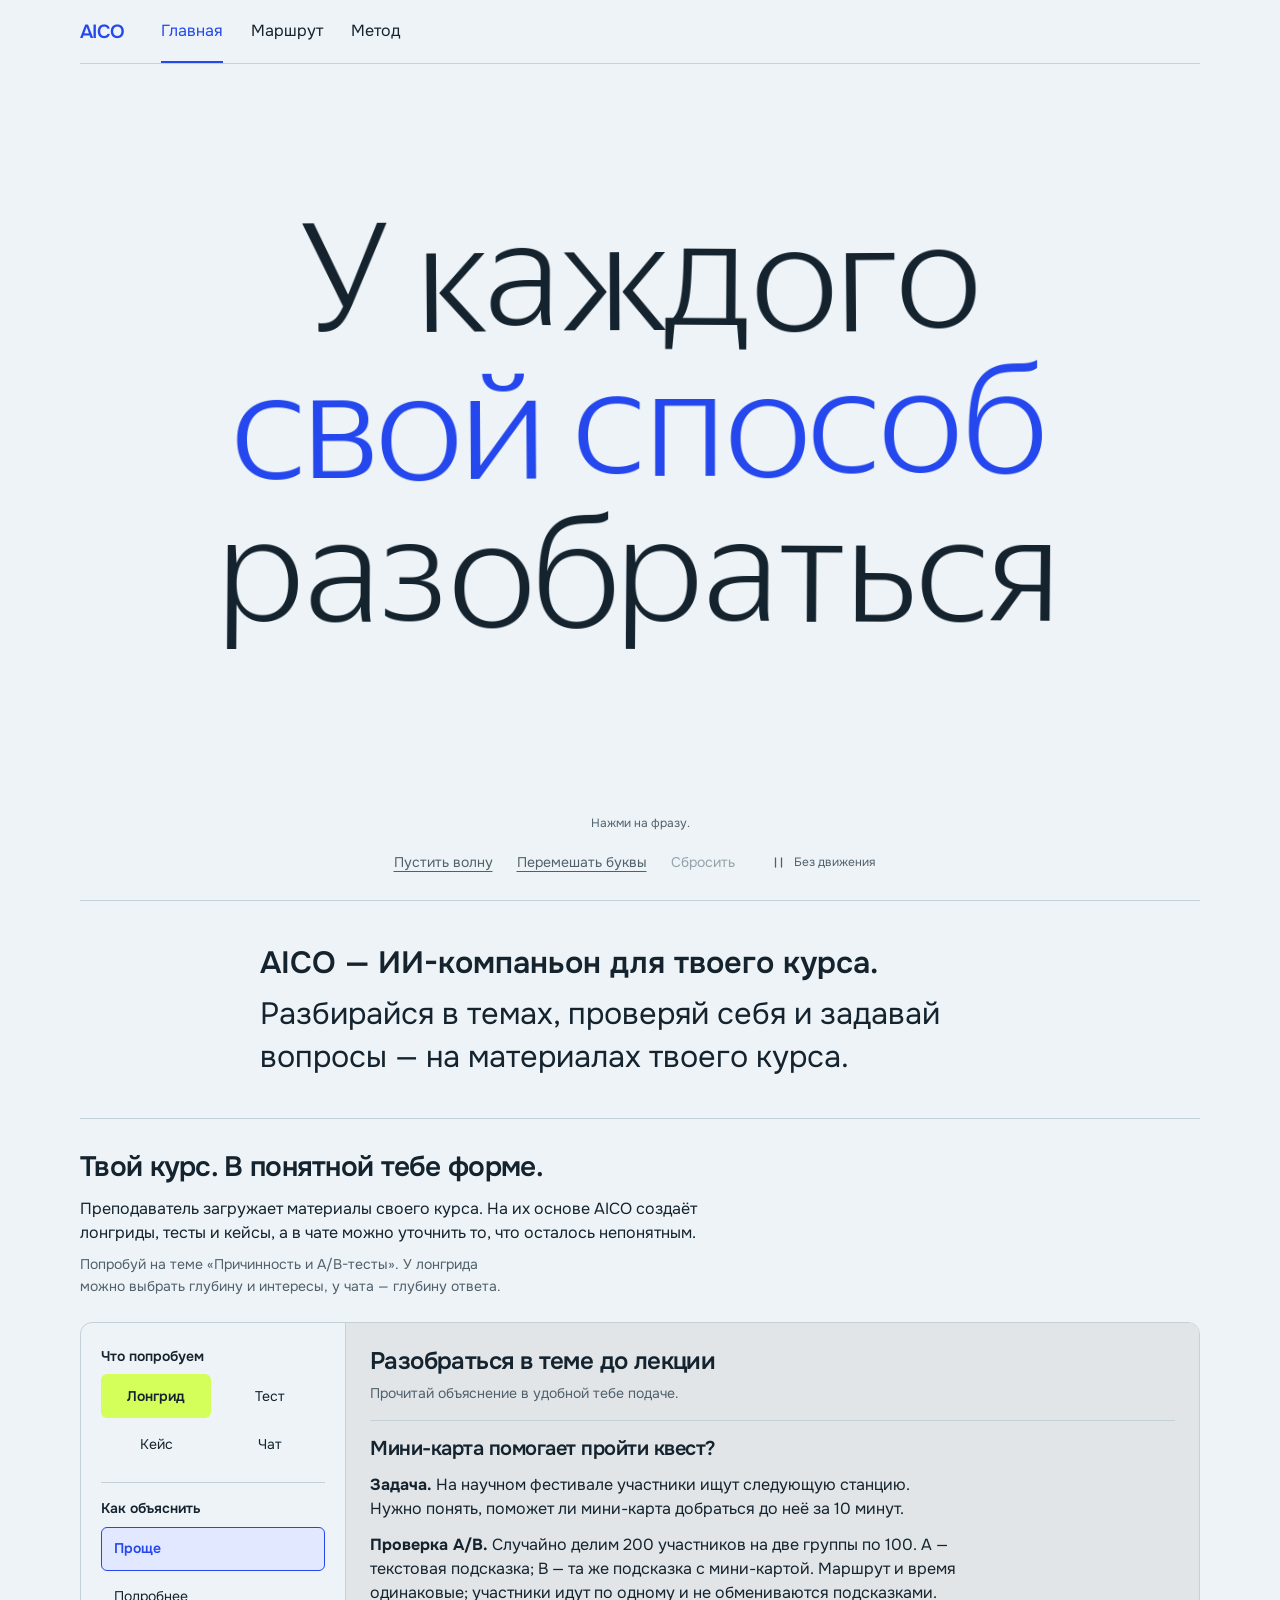
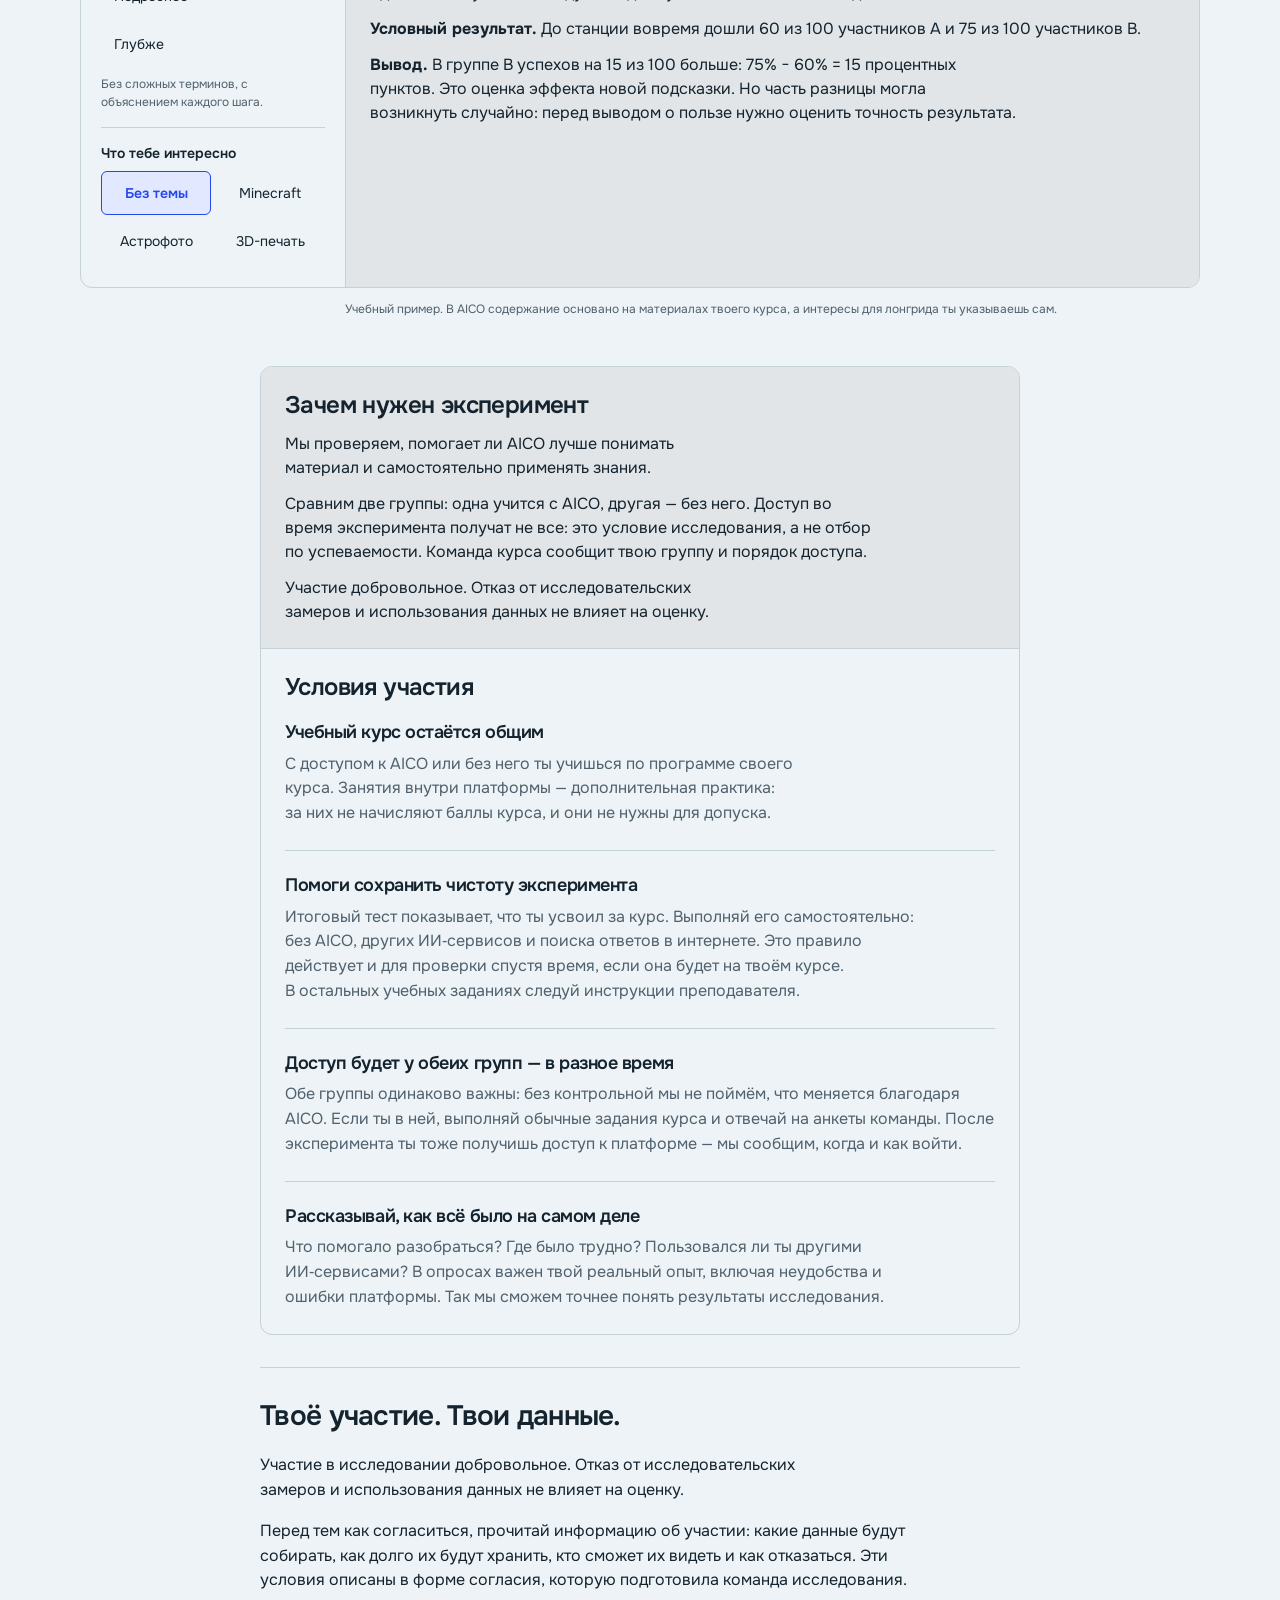
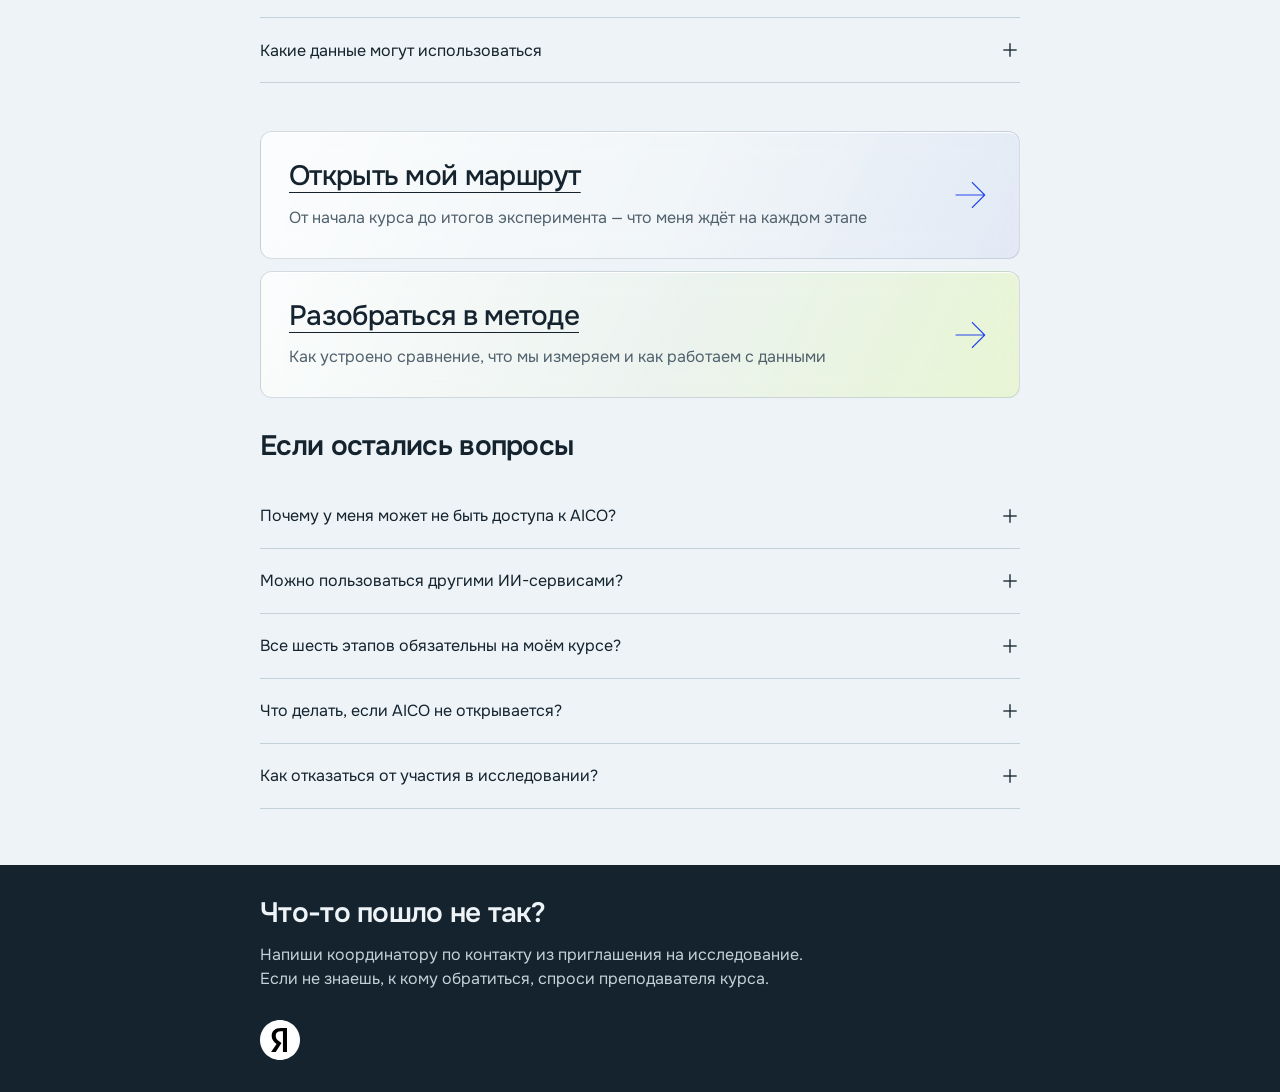
==== commit 89b02ca5: "Improve student demo feedback, sizing and guided case" ====
--- a/students/index.html
+++ b/students/index.html
@@ -7,7 +7,7 @@
 <meta name="description" content="AICO для студентов: попробуй форматы обучения, узнай условия участия и этапы учебного эксперимента.">
 <title>AICO — твой способ разобраться</title>
 <link rel="icon" href="data:image/svg+xml,%3Csvg xmlns='http://www.w3.org/2000/svg' viewBox='0 0 32 32'%3E%3Crect width='32' height='32' rx='8' fill='%232d4cff'/%3E%3Cpath d='M7 24 15 7h3l7 17h-5l-2-5h-6l-2 5zm7-9h3l-1.5-4z' fill='white'/%3E%3C/svg%3E">
-<link rel="stylesheet" href="student.css?v=4a750089">
+<link rel="stylesheet" href="student.css?v=ffbc3700">
 </head>
 
 <body>
@@ -81,7 +81,7 @@
   <details><summary>Как отказаться от участия в исследовании?<svg class="disclosure-icon" viewBox="0 0 24 24" aria-hidden="true"><path d="M4 12h16"/><path class="vertical" d="M12 4v16"/></svg></summary><p>Напиши координатору по контакту из приглашения или формы согласия и сообщи, что хочешь отказаться от участия в исследовании. Если не можешь найти контакт, обратись к преподавателю курса.</p><p>Отказ от исследовательских замеров и использования данных не влияет на оценку. Координатор объяснит процедуру, а также уточнит, что произойдёт с уже собранными данными и доступом к платформе. Условия отказа описаны в информации об участии и форме согласия.</p></details>
  </div></section>
 </div>
- <section class="help-line" id="help"><div class="help-inner"><h2>Что-то пошло не так?</h2><p>Напиши координатору по контакту из приглашения на исследование. Если не знаешь, к кому обратиться, спроси преподавателя курса.</p></div></section>
+ <section class="help-line" id="help"><div class="help-inner"><h2>Что-то пошло не так?</h2><p>Напиши координатору по контакту из приглашения на исследование. Если не знаешь, к кому обратиться, спроси преподавателя курса.</p><img class="help-brand" src="assets/yandex-icon.svg" width="40" height="40" alt="Яндекс"></div></section>
 <noscript><p class="no-script">Чтобы менять шрифты и попробовать демонстрацию AICO, включи JavaScript. <a href="route.html">Этапы исследования</a> доступны на отдельной странице.</p></noscript>
 </main>
 
@@ -89,7 +89,7 @@
 <script src="site-ui.js?v=79686198"></script>
 <script src="letter-scene.js?v=96e22822"></script>
 
-<script src="product-demo.js?v=510b47ba"></script>
+<script src="product-demo.js?v=923a5dc9"></script>
 <script src="student-ui.js?v=bbbdea22"></script>
 </body>
 </html>
--- a/students/student.css
+++ b/students/student.css
@@ -241,7 +241,7 @@
 .event-copy .stage-pagination{margin-top:auto;padding-top:20px}
 .demo-preview,.event-copy{overflow-wrap:break-word}
 
-.demo-preview{transition:height .24s cubic-bezier(.16,1,.3,1);overflow:clip}
+
 
 /* Paired page links share one rhythm without competing with the reading sections. */
 .page-invitations{display:grid;gap:12px;margin:16px 0 32px}
@@ -249,3 +249,14 @@
 
 .route-invitation--method{background-image:linear-gradient(115deg,rgba(255,255,255,.78),rgba(212,255,91,.045) 55%,rgba(212,255,91,.22))}
 .demo-content .demo-progress{font-size:12px;color:var(--muted);margin-bottom:8px}
+
+/* The demo follows visible content; both columns share the same grid row. */
+.demo-feedback[data-result]{padding:12px 14px;border:1px solid;border-radius:6px}
+.demo-feedback[data-result] p{color:inherit}
+.demo-feedback[data-result=incorrect],.demo-answers button[data-result=incorrect]{color:#8c3c0b;border-color:#bd682b;background:#fff0df}
+.demo-feedback[data-result=correct],.demo-answers button[data-result=correct]{color:#285a36;border-color:#648c6d;background:#e8f2e9}
+.case-fields{display:grid;grid-template-columns:repeat(2,minmax(0,1fr));gap:16px;margin-top:16px}
+.case-fields label{font-size:14px;font-weight:600}
+.case-fields input{display:block;width:100%;min-height:44px;margin-top:6px;padding:10px 12px;border:1px solid var(--rule);border-radius:6px;background:var(--paper);color:var(--ink);font:inherit;font-variant-numeric:tabular-nums}
+.case-fields input[aria-invalid=true]{border-color:#bd682b}
+.help-brand{display:block;width:40px;height:40px;margin-top:28px;filter:invert(1)}
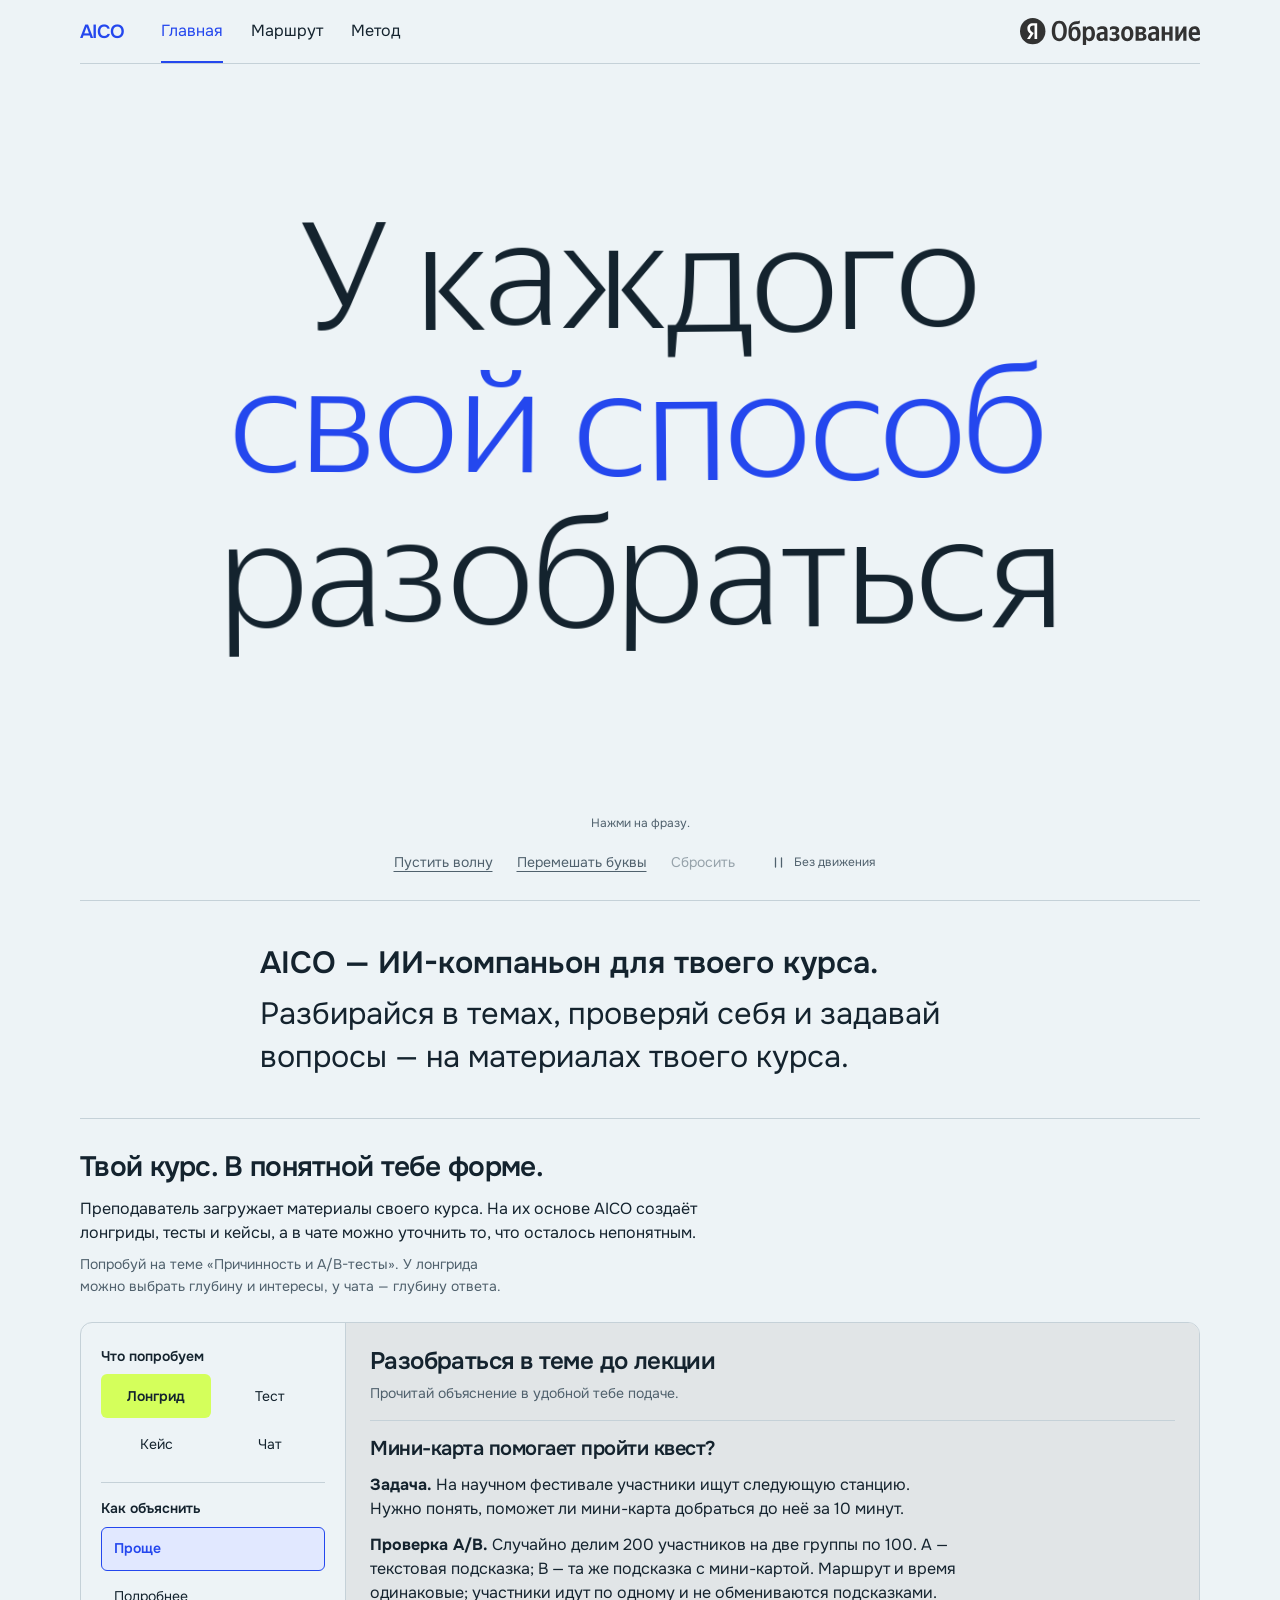
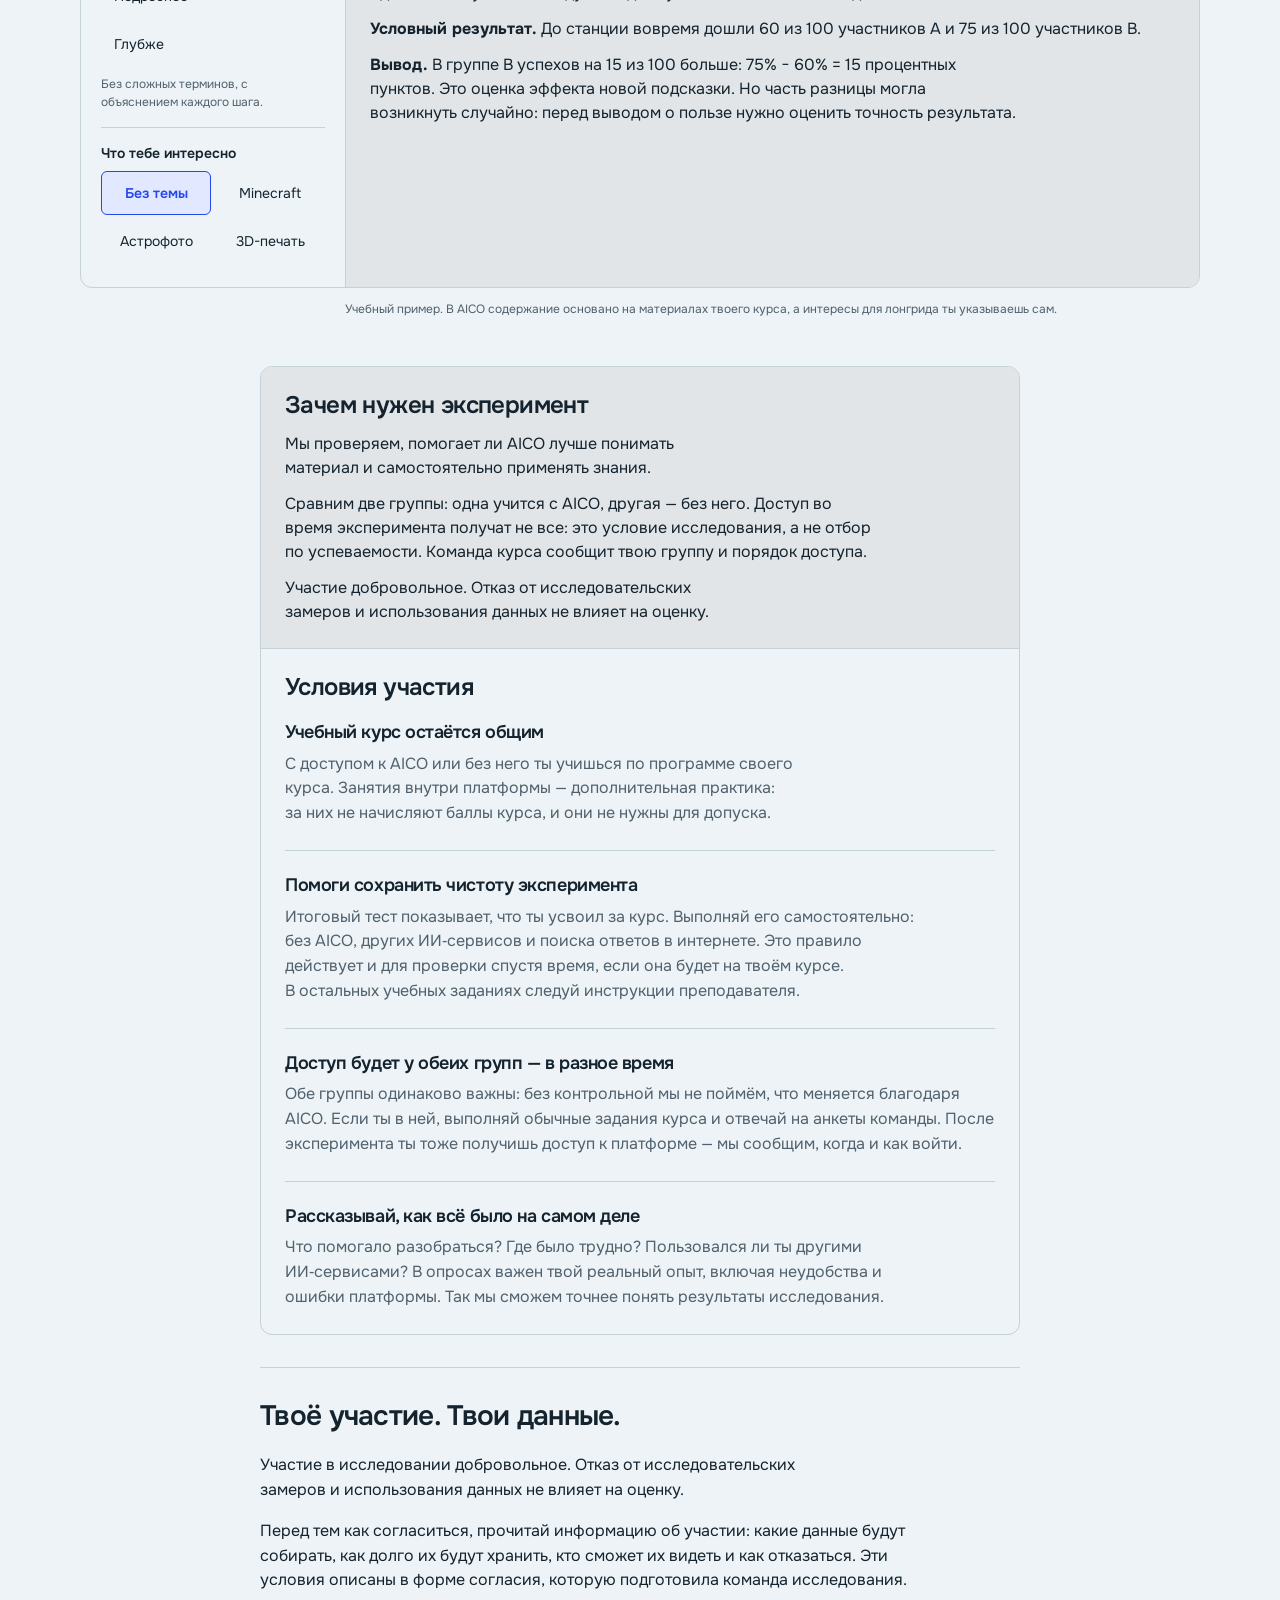
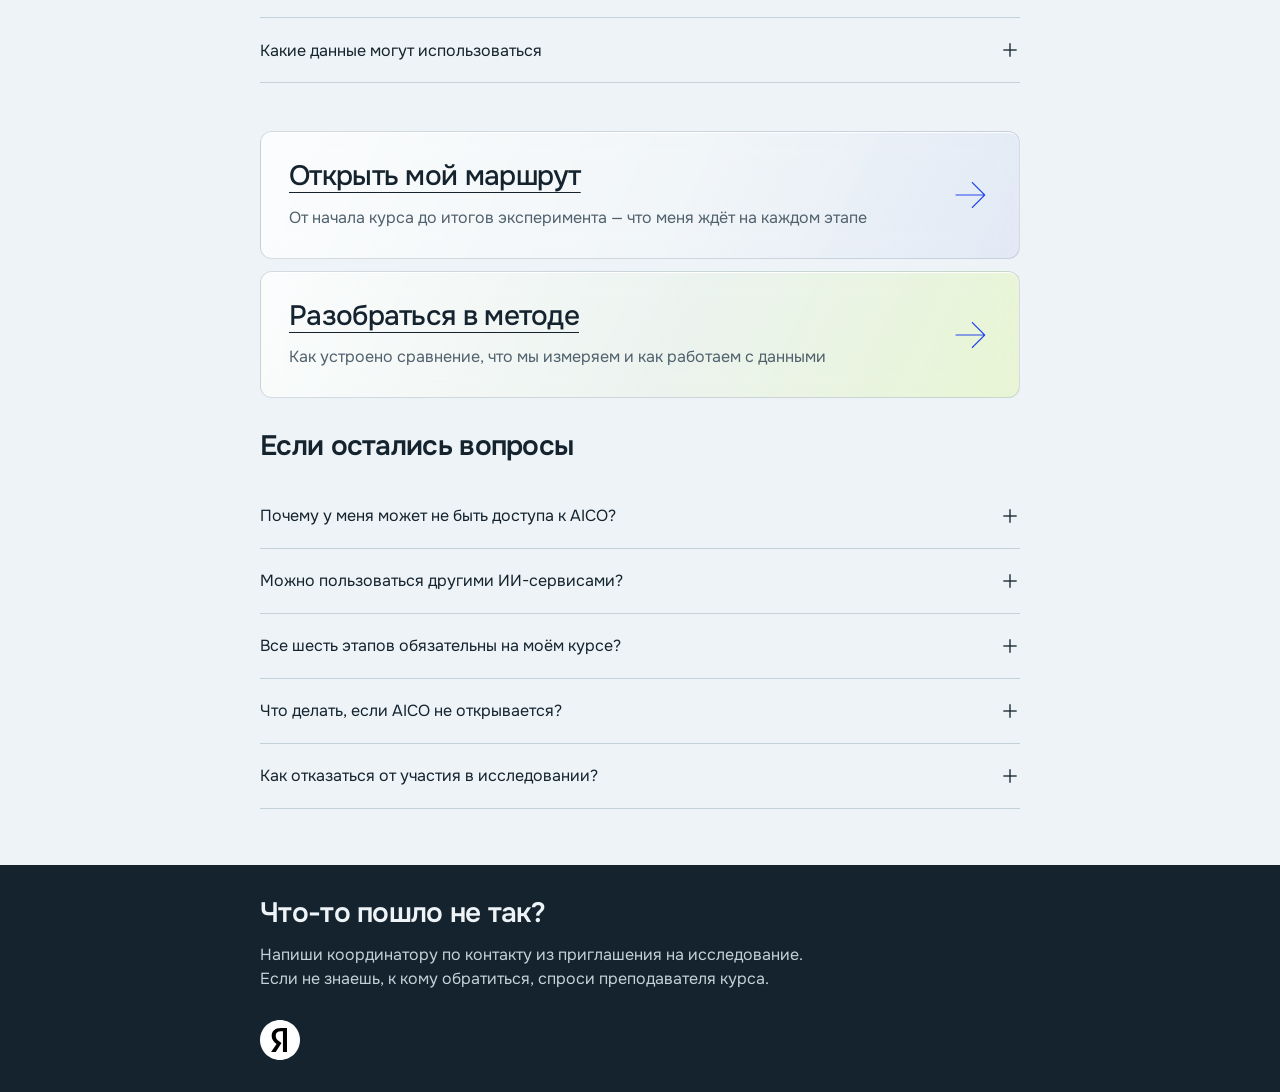
==== commit 9e323435: "Add Yandex Education logo to student headers" ====
--- a/students/index.html
+++ b/students/index.html
@@ -7,7 +7,7 @@
 <meta name="description" content="AICO для студентов: попробуй форматы обучения, узнай условия участия и этапы учебного эксперимента.">
 <title>AICO — твой способ разобраться</title>
 <link rel="icon" href="data:image/svg+xml,%3Csvg xmlns='http://www.w3.org/2000/svg' viewBox='0 0 32 32'%3E%3Crect width='32' height='32' rx='8' fill='%232d4cff'/%3E%3Cpath d='M7 24 15 7h3l7 17h-5l-2-5h-6l-2 5zm7-9h3l-1.5-4z' fill='white'/%3E%3C/svg%3E">
-<link rel="stylesheet" href="student.css?v=ffbc3700">
+<link rel="stylesheet" href="student.css?v=708e2303">
 </head>
 
 <body>
@@ -19,6 +19,7 @@
   <a href="route.html" data-nav="route">Маршрут</a>
   <a href="method.html" data-nav="method">Метод</a>
  </nav>
+ <img class="education-brand" src="assets/yandex-education.svg" width="180" height="26" alt="Яндекс Образование">
 </header>
 <main>
 <section class="hero" id="overview" aria-labelledby="hero-title">
--- a/students/student.css
+++ b/students/student.css
@@ -260,3 +260,11 @@
 .case-fields input{display:block;width:100%;min-height:44px;margin-top:6px;padding:10px 12px;border:1px solid var(--rule);border-radius:6px;background:var(--paper);color:var(--ink);font:inherit;font-variant-numeric:tabular-nums}
 .case-fields input[aria-invalid=true]{border-color:#bd682b}
 .help-brand{display:block;width:40px;height:40px;margin-top:28px;filter:invert(1)}
+
+.education-brand{display:block;flex:none;width:180px;height:auto;aspect-ratio:505 / 73;margin-left:auto}
+@media(max-width:600px){
+ .site-header{display:grid;grid-template-columns:1fr auto;column-gap:20px;row-gap:0;padding-top:8px}
+ .education-brand{grid-column:2;grid-row:1;width:152px}
+ .top-nav{grid-column:1 / -1;grid-row:2;gap:24px}
+ .hero{min-height:calc(100svh - 97px)}
+}
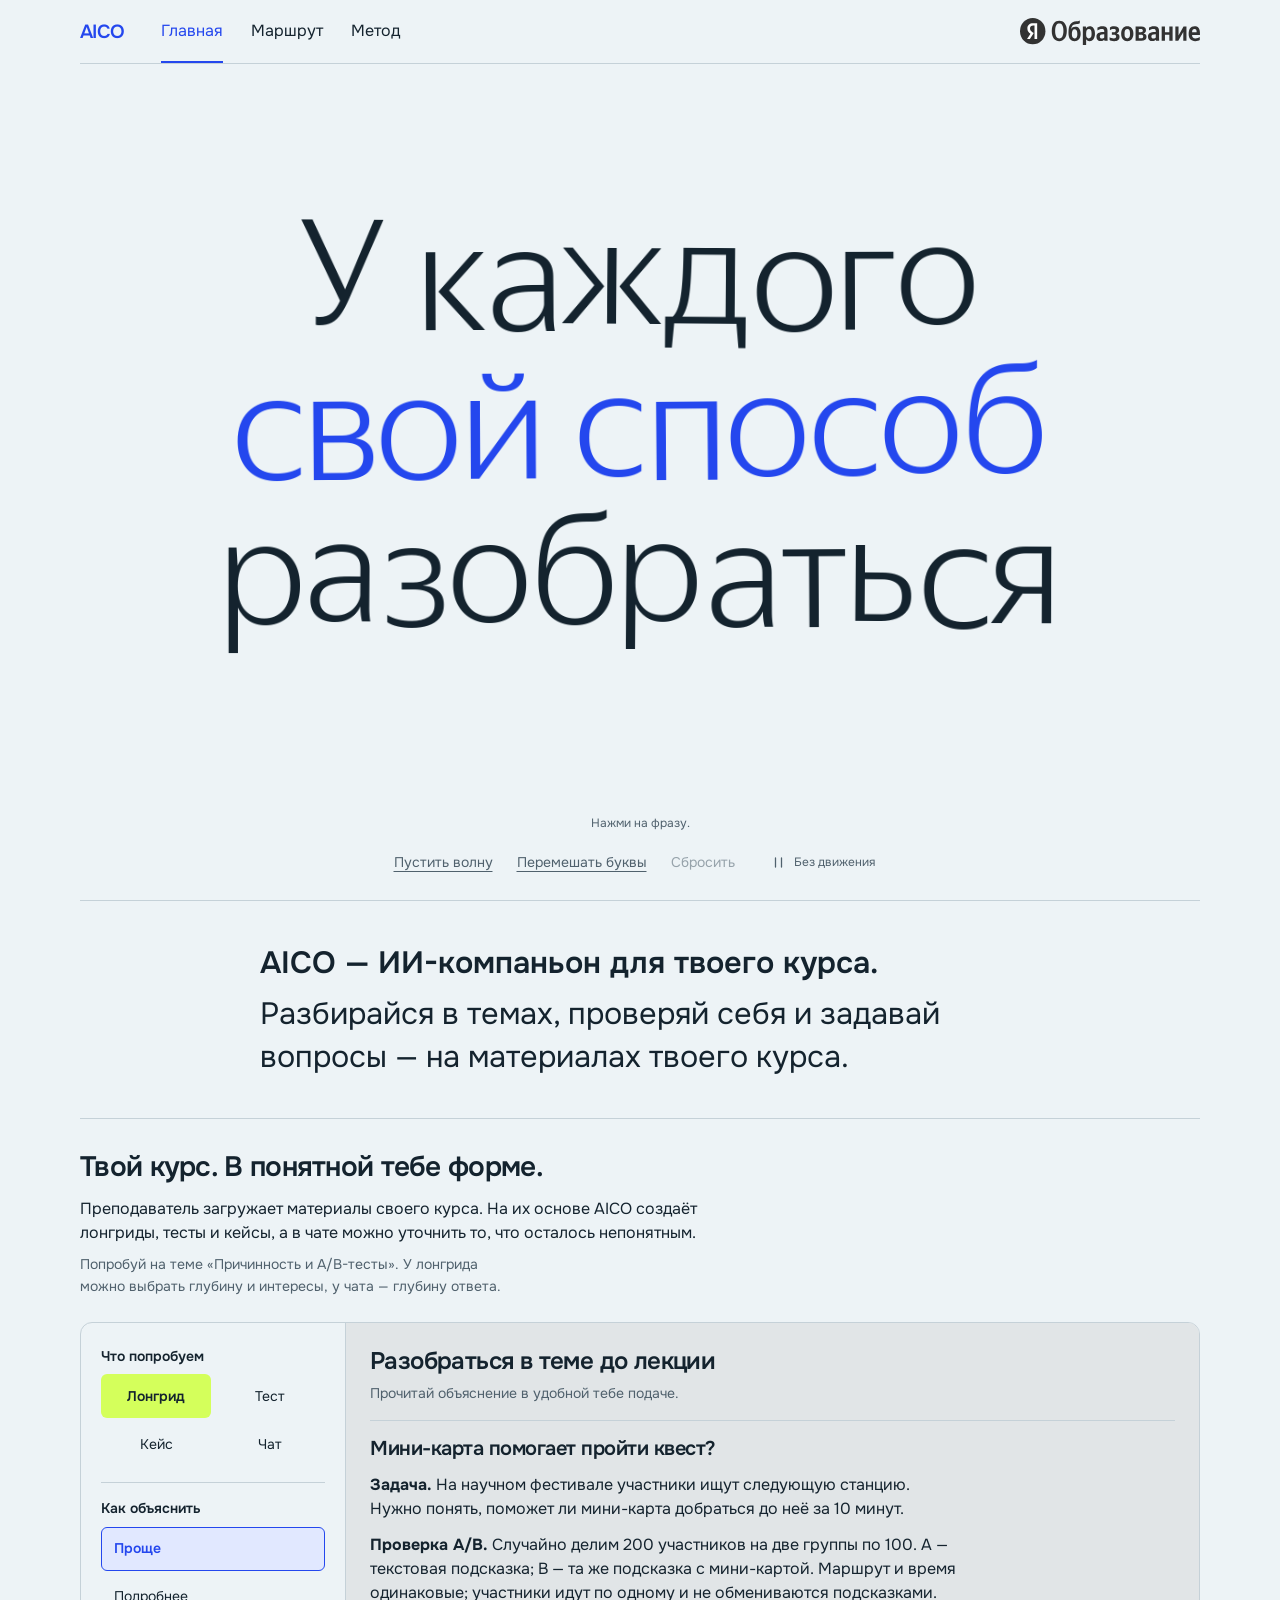
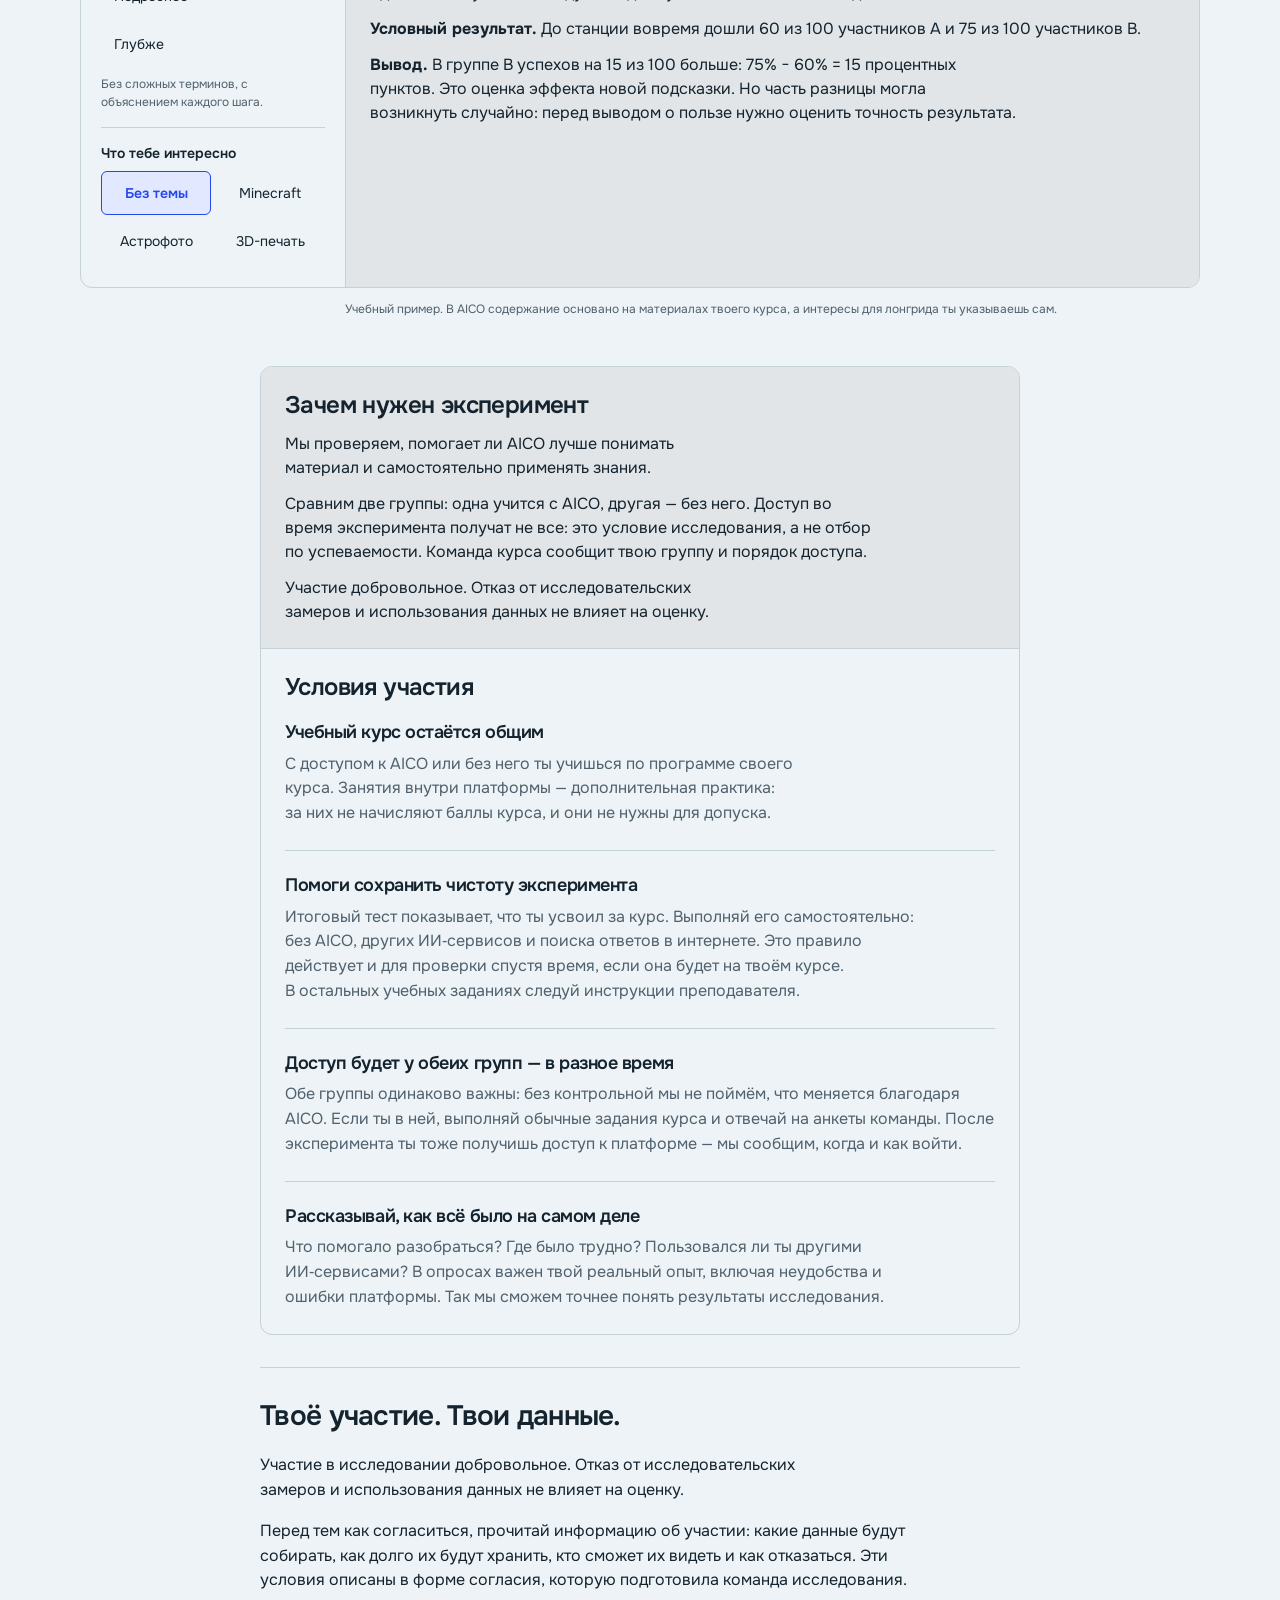
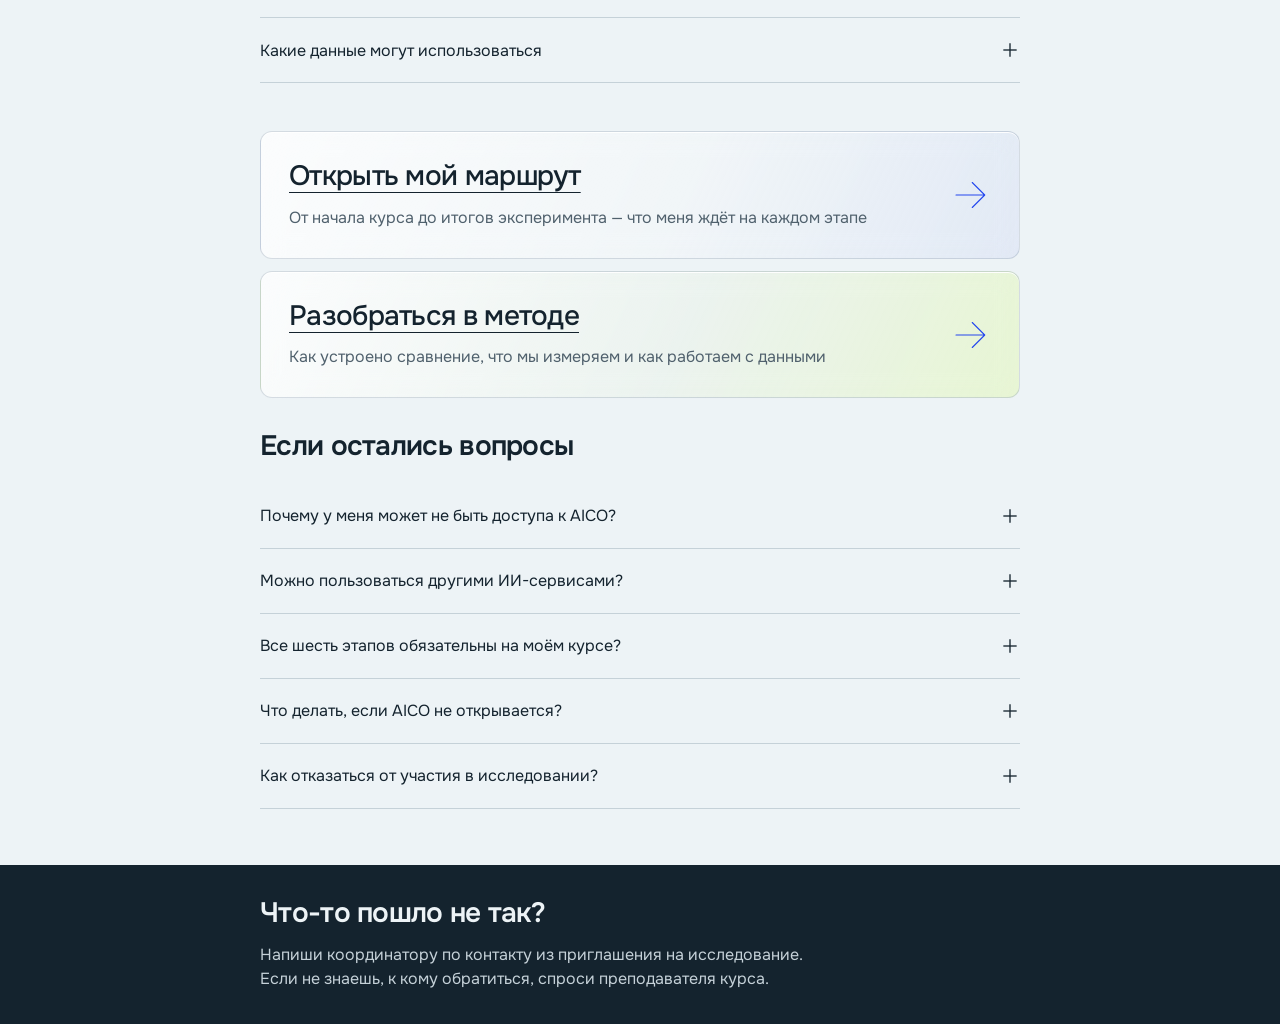
==== commit c4715f5c: "Remove Yandex icon from student page footers" ====
--- a/students/index.html
+++ b/students/index.html
@@ -7,7 +7,7 @@
 <meta name="description" content="AICO для студентов: попробуй форматы обучения, узнай условия участия и этапы учебного эксперимента.">
 <title>AICO — твой способ разобраться</title>
 <link rel="icon" href="data:image/svg+xml,%3Csvg xmlns='http://www.w3.org/2000/svg' viewBox='0 0 32 32'%3E%3Crect width='32' height='32' rx='8' fill='%232d4cff'/%3E%3Cpath d='M7 24 15 7h3l7 17h-5l-2-5h-6l-2 5zm7-9h3l-1.5-4z' fill='white'/%3E%3C/svg%3E">
-<link rel="stylesheet" href="student.css?v=708e2303">
+<link rel="stylesheet" href="student.css?v=8b14d544">
 </head>
 
 <body>
@@ -82,7 +82,7 @@
   <details><summary>Как отказаться от участия в исследовании?<svg class="disclosure-icon" viewBox="0 0 24 24" aria-hidden="true"><path d="M4 12h16"/><path class="vertical" d="M12 4v16"/></svg></summary><p>Напиши координатору по контакту из приглашения или формы согласия и сообщи, что хочешь отказаться от участия в исследовании. Если не можешь найти контакт, обратись к преподавателю курса.</p><p>Отказ от исследовательских замеров и использования данных не влияет на оценку. Координатор объяснит процедуру, а также уточнит, что произойдёт с уже собранными данными и доступом к платформе. Условия отказа описаны в информации об участии и форме согласия.</p></details>
  </div></section>
 </div>
- <section class="help-line" id="help"><div class="help-inner"><h2>Что-то пошло не так?</h2><p>Напиши координатору по контакту из приглашения на исследование. Если не знаешь, к кому обратиться, спроси преподавателя курса.</p><img class="help-brand" src="assets/yandex-icon.svg" width="40" height="40" alt="Яндекс"></div></section>
+ <section class="help-line" id="help"><div class="help-inner"><h2>Что-то пошло не так?</h2><p>Напиши координатору по контакту из приглашения на исследование. Если не знаешь, к кому обратиться, спроси преподавателя курса.</p></div></section>
 <noscript><p class="no-script">Чтобы менять шрифты и попробовать демонстрацию AICO, включи JavaScript. <a href="route.html">Этапы исследования</a> доступны на отдельной странице.</p></noscript>
 </main>
 
--- a/students/student.css
+++ b/students/student.css
@@ -259,7 +259,6 @@
 .case-fields label{font-size:14px;font-weight:600}
 .case-fields input{display:block;width:100%;min-height:44px;margin-top:6px;padding:10px 12px;border:1px solid var(--rule);border-radius:6px;background:var(--paper);color:var(--ink);font:inherit;font-variant-numeric:tabular-nums}
 .case-fields input[aria-invalid=true]{border-color:#bd682b}
-.help-brand{display:block;width:40px;height:40px;margin-top:28px;filter:invert(1)}
 
 .education-brand{display:block;flex:none;width:180px;height:auto;aspect-ratio:505 / 73;margin-left:auto}
 @media(max-width:600px){
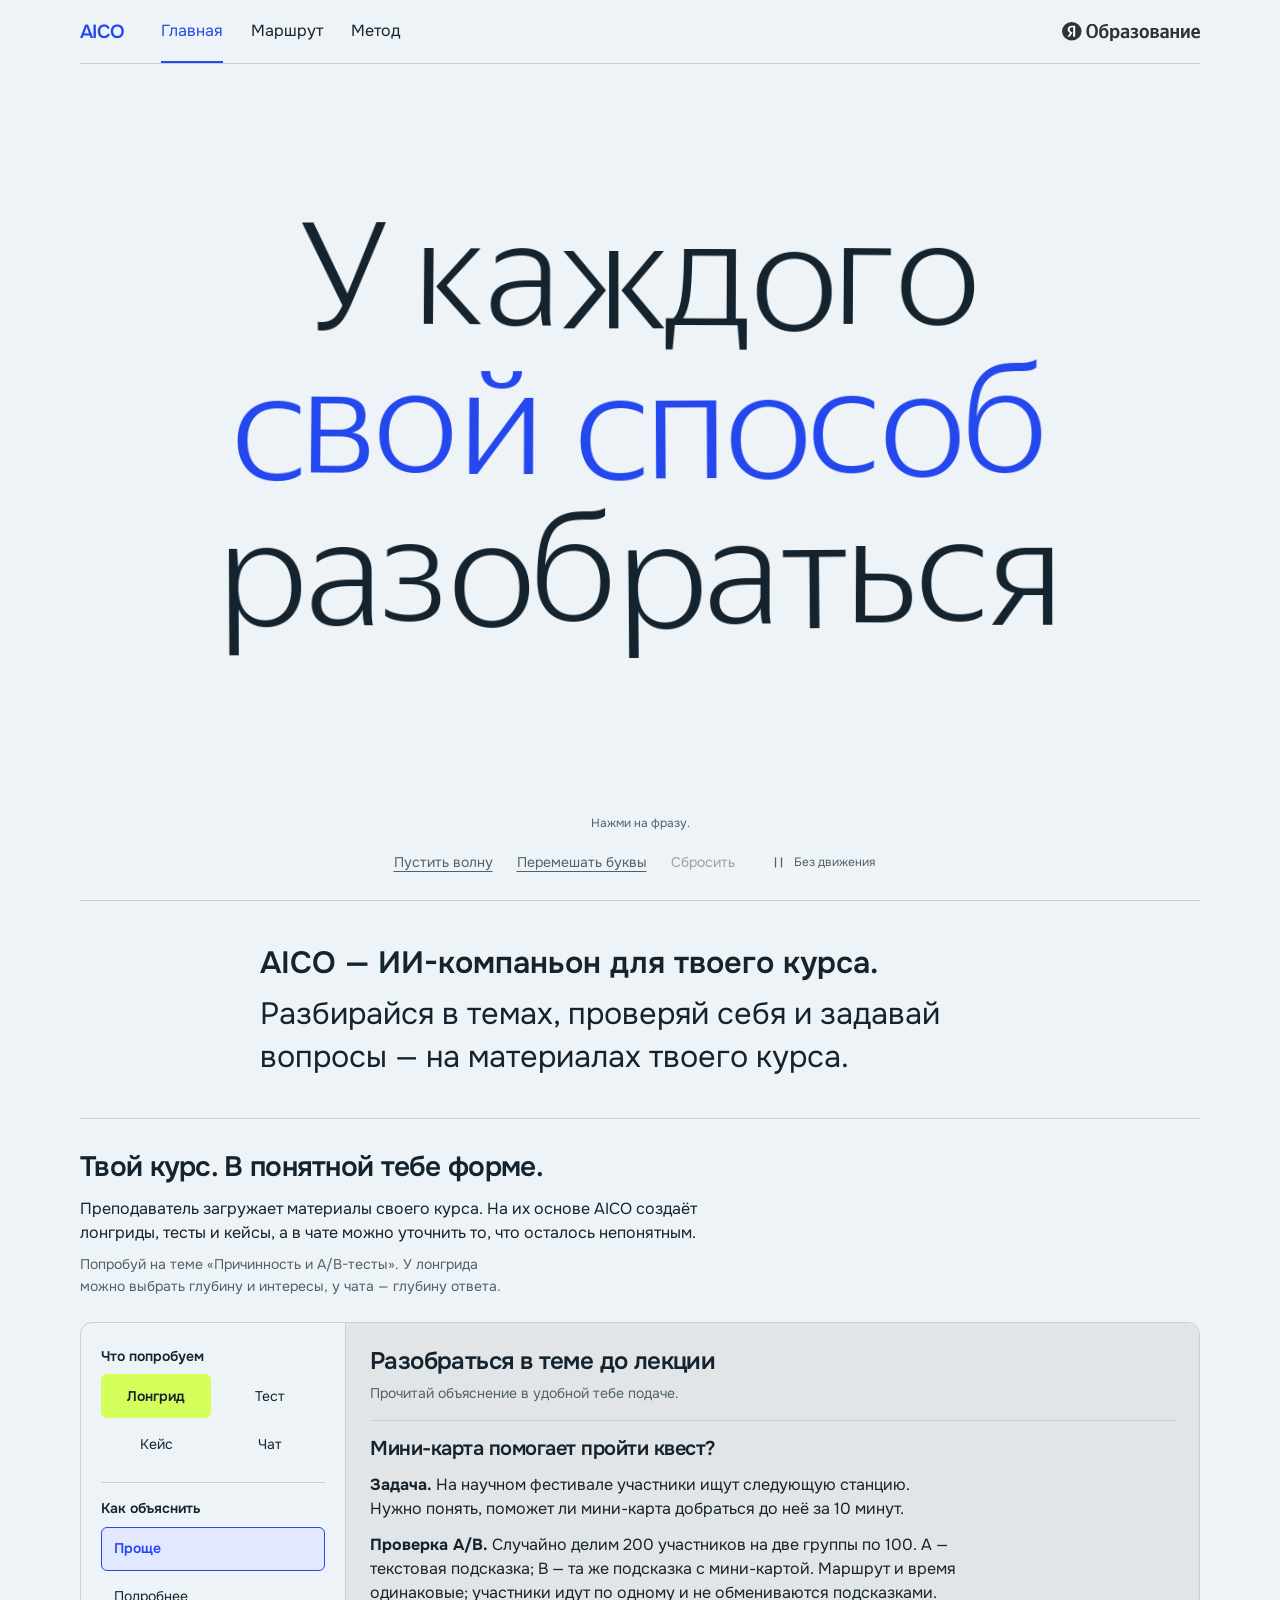
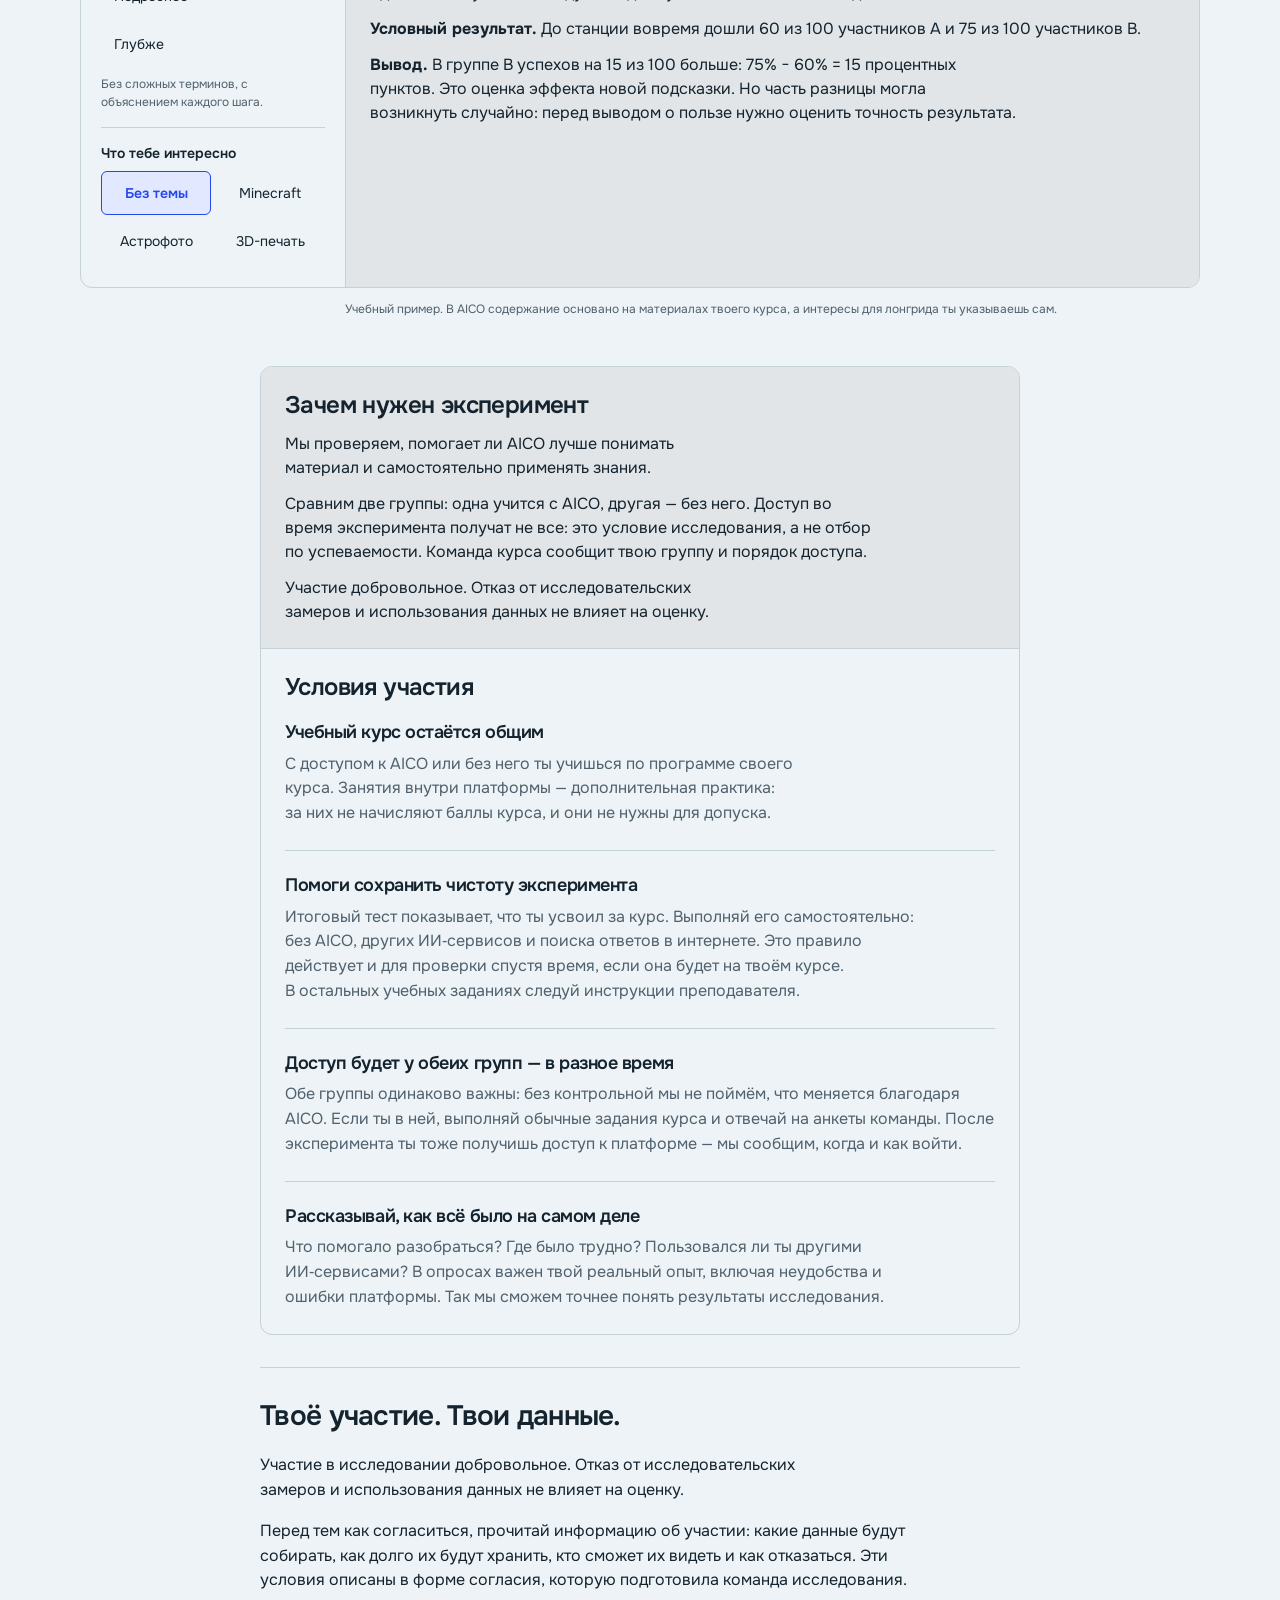
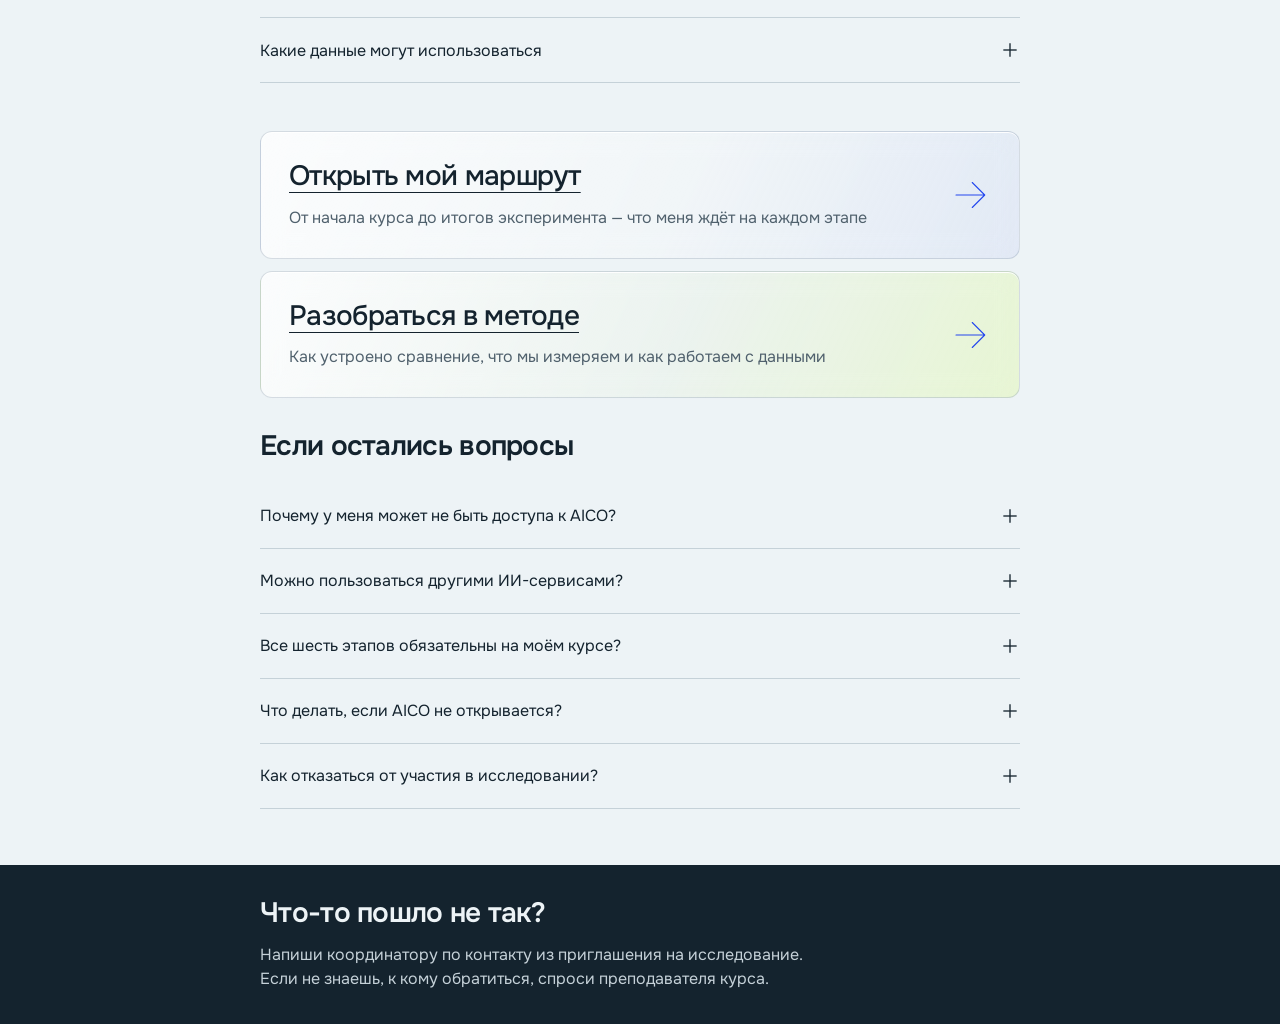
==== commit a08d9371: "Scale header partner logo to match AICO" ====
--- a/students/index.html
+++ b/students/index.html
@@ -7,7 +7,7 @@
 <meta name="description" content="AICO для студентов: попробуй форматы обучения, узнай условия участия и этапы учебного эксперимента.">
 <title>AICO — твой способ разобраться</title>
 <link rel="icon" href="data:image/svg+xml,%3Csvg xmlns='http://www.w3.org/2000/svg' viewBox='0 0 32 32'%3E%3Crect width='32' height='32' rx='8' fill='%232d4cff'/%3E%3Cpath d='M7 24 15 7h3l7 17h-5l-2-5h-6l-2 5zm7-9h3l-1.5-4z' fill='white'/%3E%3C/svg%3E">
-<link rel="stylesheet" href="student.css?v=8b14d544">
+<link rel="stylesheet" href="student.css?v=e420129c">
 </head>
 
 <body>
@@ -19,7 +19,7 @@
   <a href="route.html" data-nav="route">Маршрут</a>
   <a href="method.html" data-nav="method">Метод</a>
  </nav>
- <img class="education-brand" src="assets/yandex-education.svg" width="180" height="26" alt="Яндекс Образование">
+ <img class="education-brand" src="assets/yandex-education.svg" width="138" height="20" alt="Яндекс Образование">
 </header>
 <main>
 <section class="hero" id="overview" aria-labelledby="hero-title">
--- a/students/student.css
+++ b/students/student.css
@@ -260,10 +260,10 @@
 .case-fields input{display:block;width:100%;min-height:44px;margin-top:6px;padding:10px 12px;border:1px solid var(--rule);border-radius:6px;background:var(--paper);color:var(--ink);font:inherit;font-variant-numeric:tabular-nums}
 .case-fields input[aria-invalid=true]{border-color:#bd682b}
 
-.education-brand{display:block;flex:none;width:180px;height:auto;aspect-ratio:505 / 73;margin-left:auto}
+.education-brand{display:block;flex:none;width:138px;height:auto;aspect-ratio:505 / 73;margin-left:auto}
 @media(max-width:600px){
  .site-header{display:grid;grid-template-columns:1fr auto;column-gap:20px;row-gap:0;padding-top:8px}
- .education-brand{grid-column:2;grid-row:1;width:152px}
+ .education-brand{grid-column:2;grid-row:1;width:132px}
  .top-nav{grid-column:1 / -1;grid-row:2;gap:24px}
  .hero{min-height:calc(100svh - 97px)}
 }
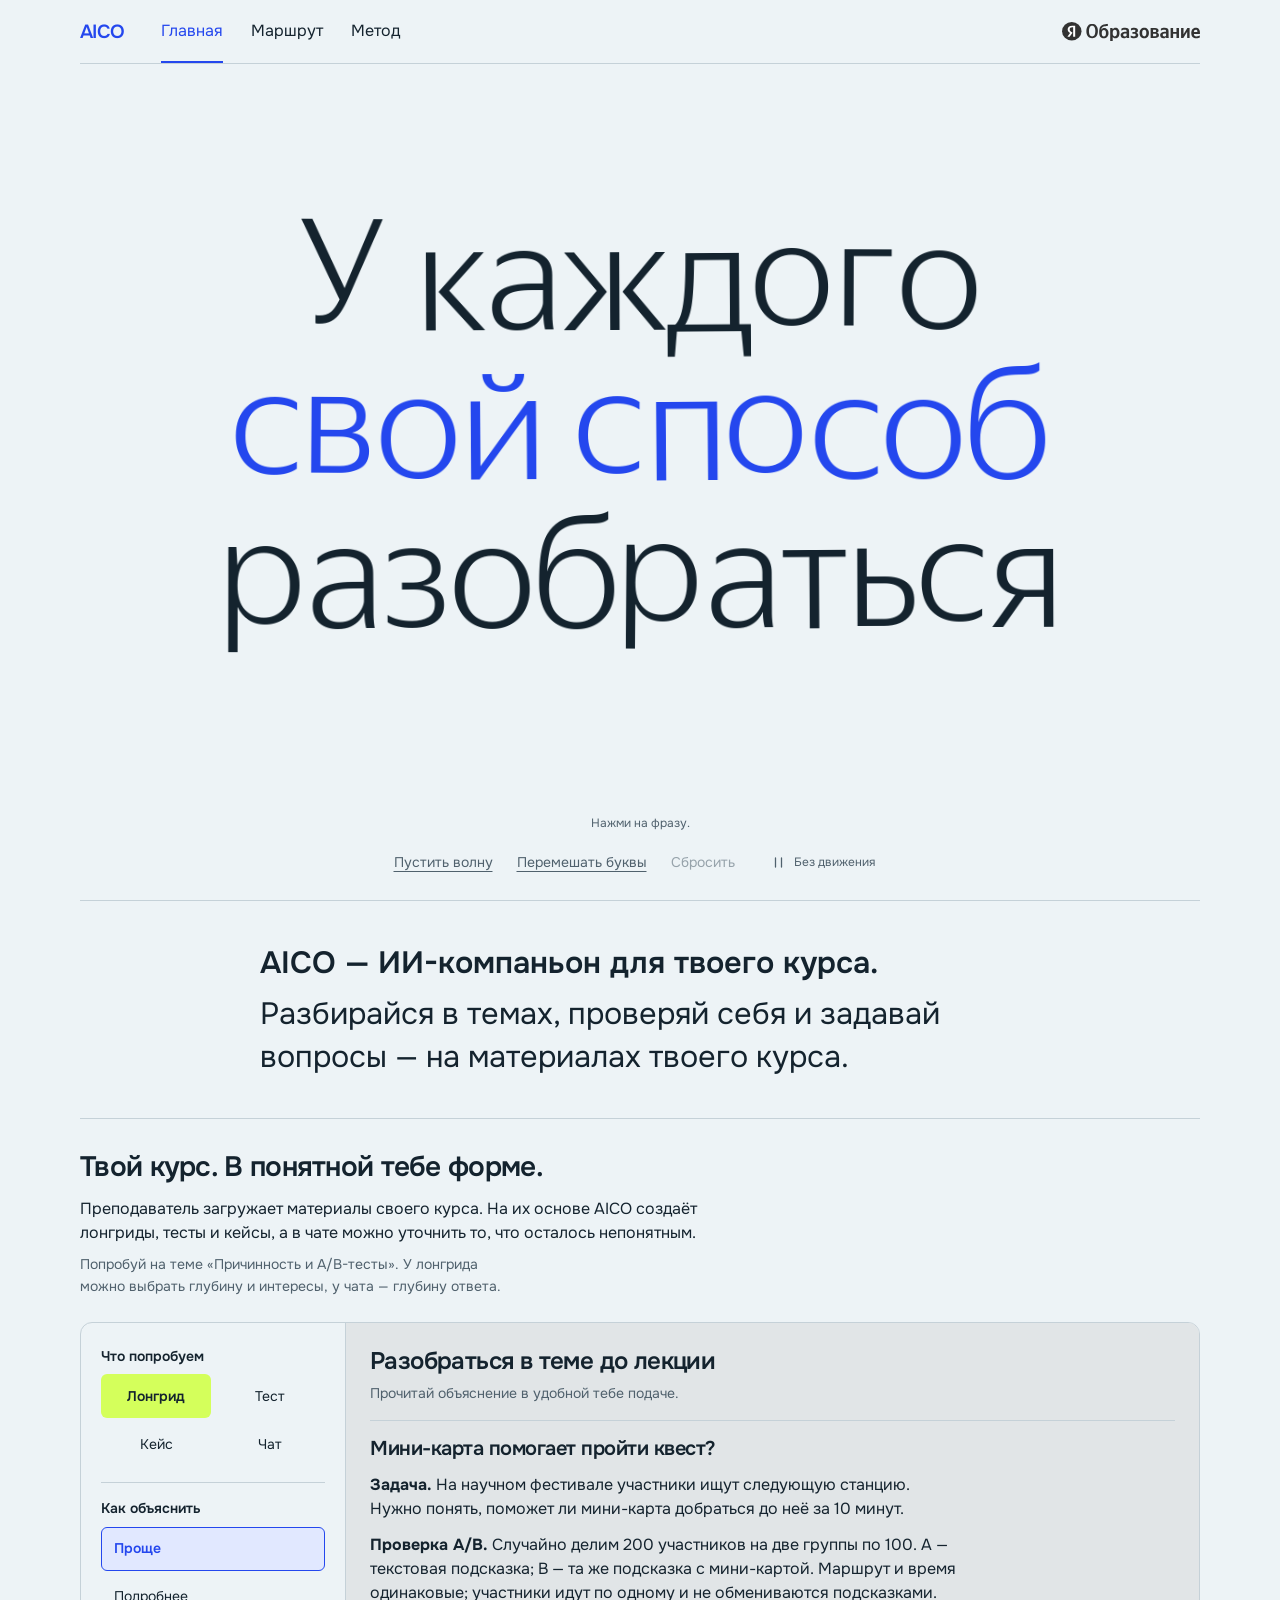
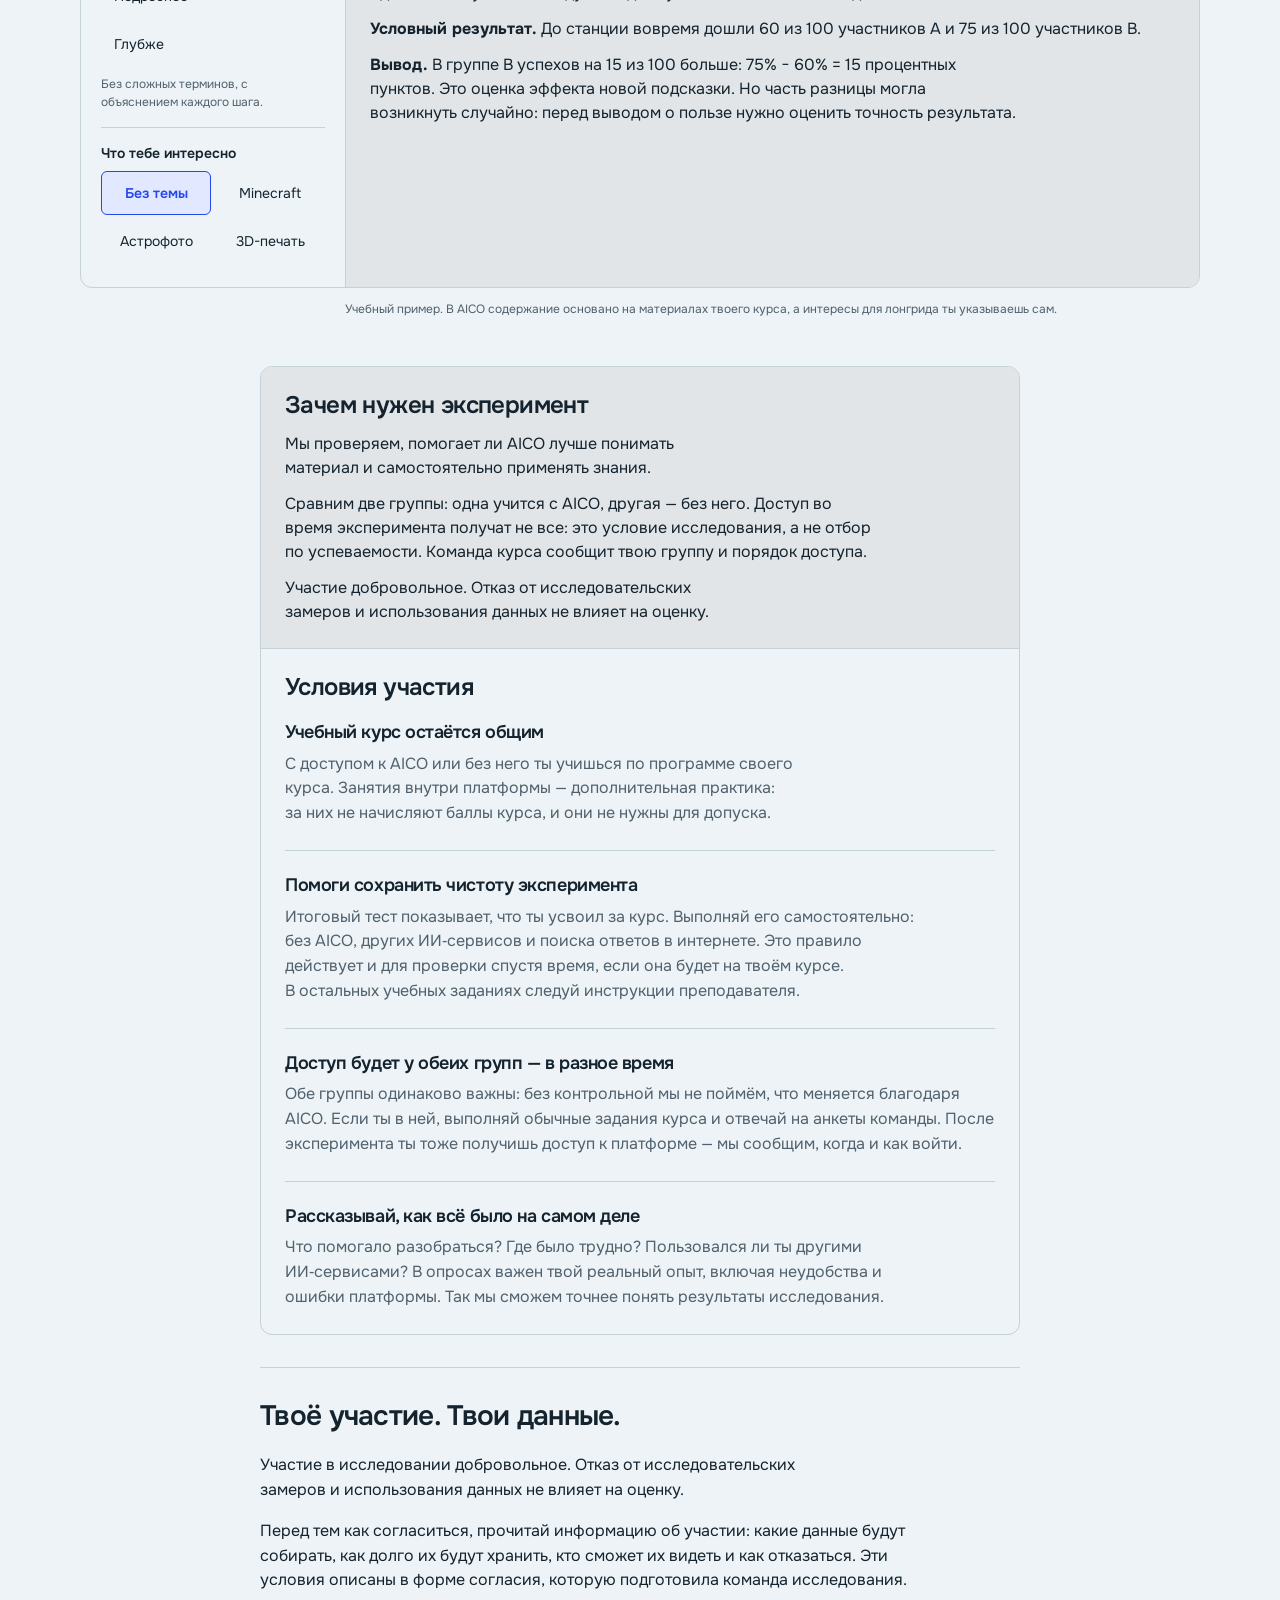
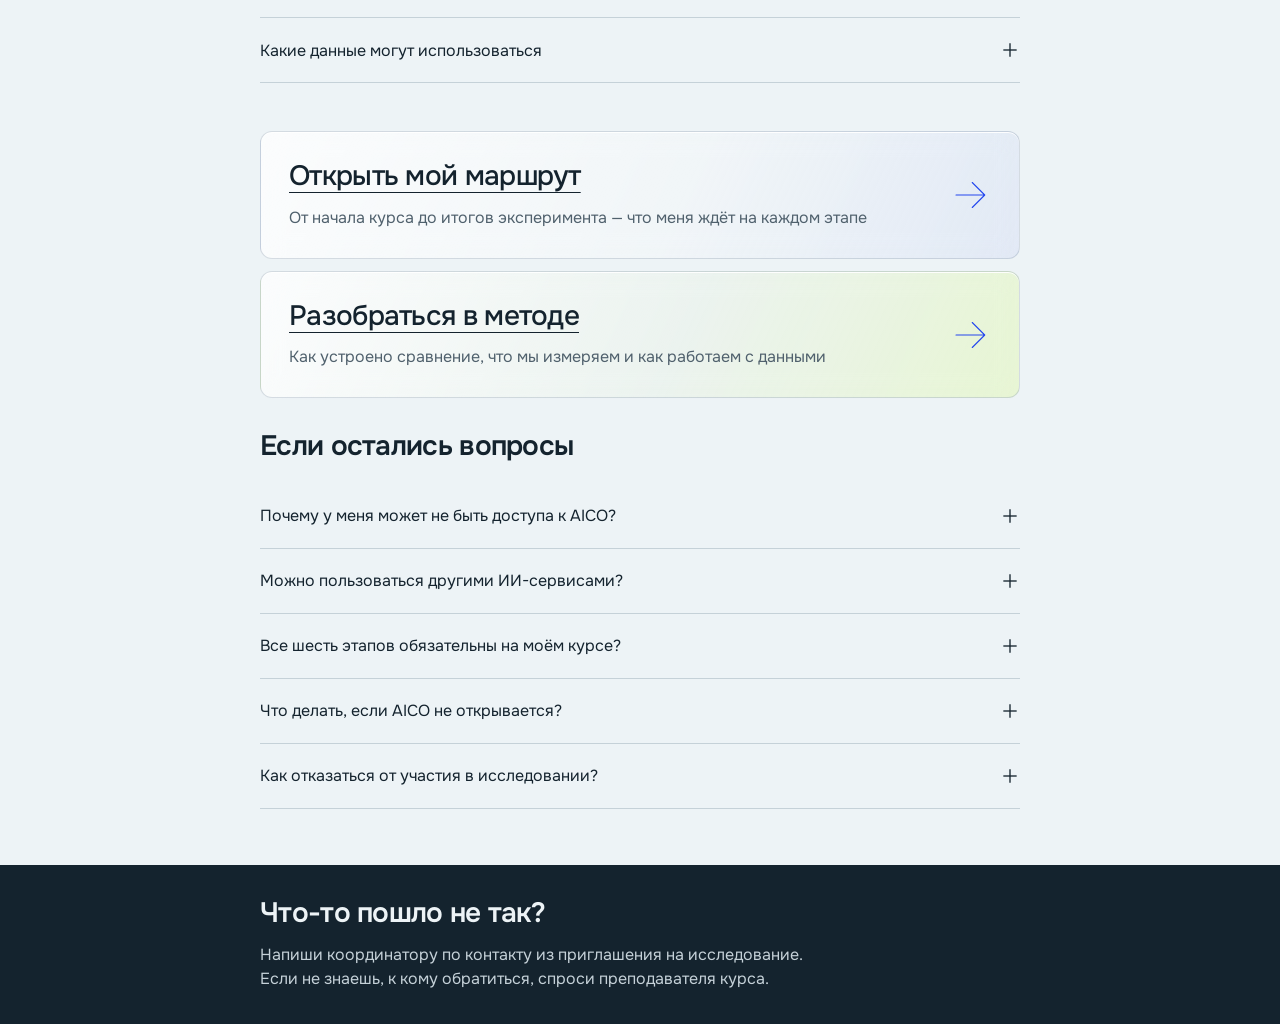
==== commit 9866864a: "Link header logo to Yandex Education" ====
--- a/students/index.html
+++ b/students/index.html
@@ -7,7 +7,7 @@
 <meta name="description" content="AICO для студентов: попробуй форматы обучения, узнай условия участия и этапы учебного эксперимента.">
 <title>AICO — твой способ разобраться</title>
 <link rel="icon" href="data:image/svg+xml,%3Csvg xmlns='http://www.w3.org/2000/svg' viewBox='0 0 32 32'%3E%3Crect width='32' height='32' rx='8' fill='%232d4cff'/%3E%3Cpath d='M7 24 15 7h3l7 17h-5l-2-5h-6l-2 5zm7-9h3l-1.5-4z' fill='white'/%3E%3C/svg%3E">
-<link rel="stylesheet" href="student.css?v=e420129c">
+<link rel="stylesheet" href="student.css?v=b2dbe987">
 </head>
 
 <body>
@@ -19,7 +19,7 @@
   <a href="route.html" data-nav="route">Маршрут</a>
   <a href="method.html" data-nav="method">Метод</a>
  </nav>
- <img class="education-brand" src="assets/yandex-education.svg" width="138" height="20" alt="Яндекс Образование">
+ <a class="education-brand" href="https://education.yandex.ru/"><img src="assets/yandex-education.svg" width="138" height="20" alt="Яндекс Образование"></a>
 </header>
 <main>
 <section class="hero" id="overview" aria-labelledby="hero-title">
--- a/students/student.css
+++ b/students/student.css
@@ -260,7 +260,8 @@
 .case-fields input{display:block;width:100%;min-height:44px;margin-top:6px;padding:10px 12px;border:1px solid var(--rule);border-radius:6px;background:var(--paper);color:var(--ink);font:inherit;font-variant-numeric:tabular-nums}
 .case-fields input[aria-invalid=true]{border-color:#bd682b}
 
-.education-brand{display:block;flex:none;width:138px;height:auto;aspect-ratio:505 / 73;margin-left:auto}
+.education-brand{display:flex;align-items:center;flex:none;width:138px;min-height:44px;margin-left:auto}
+.education-brand img{display:block;width:100%;height:auto;aspect-ratio:505 / 73}
 @media(max-width:600px){
  .site-header{display:grid;grid-template-columns:1fr auto;column-gap:20px;row-gap:0;padding-top:8px}
  .education-brand{grid-column:2;grid-row:1;width:132px}
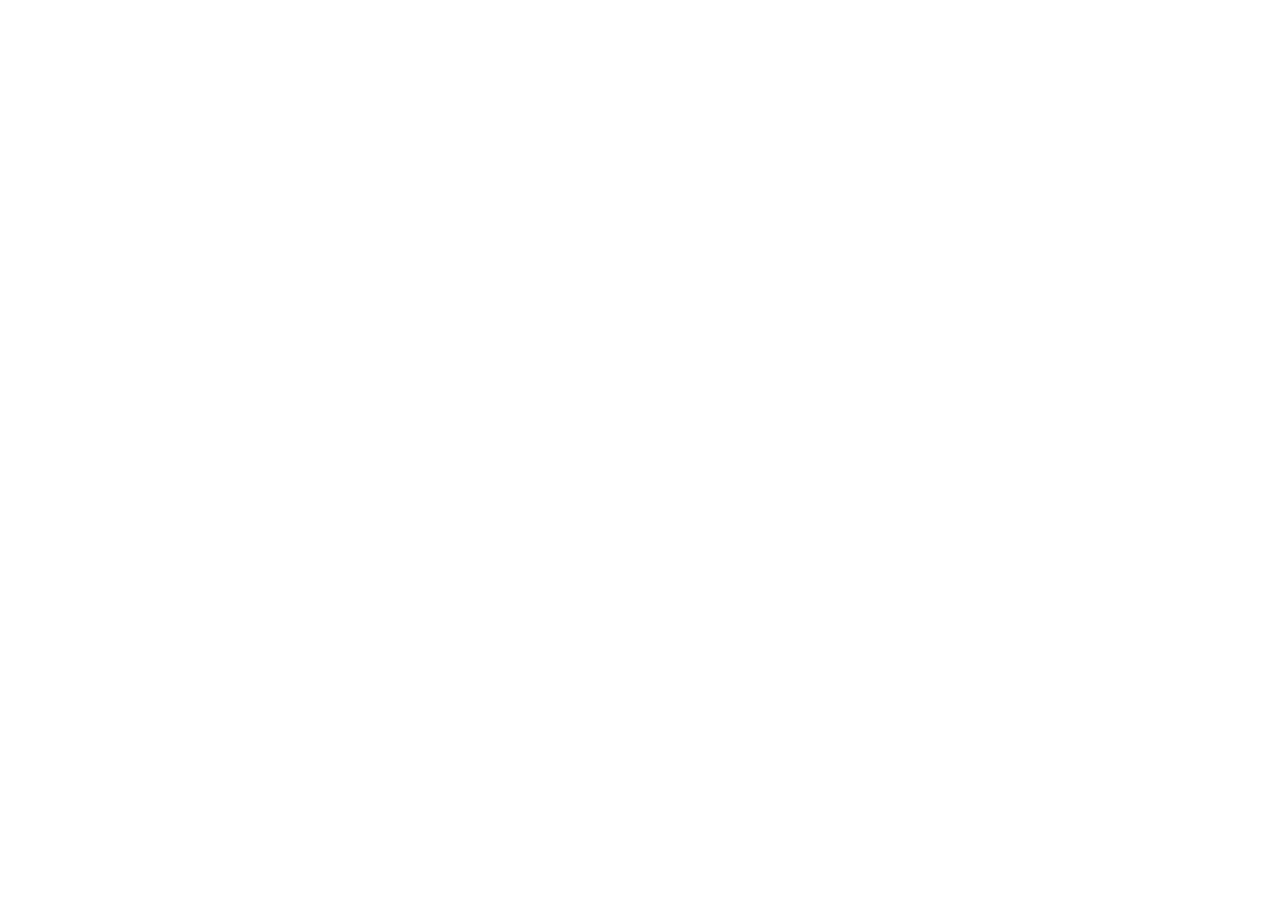
==== commit 7ef30ad1: "Redirect student pages to standalone student site" ====
--- a/students/index.html
+++ b/students/index.html
@@ -3,94 +3,11 @@
 <head>
 <meta charset="utf-8">
 <meta name="viewport" content="width=device-width,initial-scale=1">
-<meta name="theme-color" content="#edf3f6">
-<meta name="description" content="AICO для студентов: попробуй форматы обучения, узнай условия участия и этапы учебного эксперимента.">
-<title>AICO — твой способ разобраться</title>
-<link rel="icon" href="data:image/svg+xml,%3Csvg xmlns='http://www.w3.org/2000/svg' viewBox='0 0 32 32'%3E%3Crect width='32' height='32' rx='8' fill='%232d4cff'/%3E%3Cpath d='M7 24 15 7h3l7 17h-5l-2-5h-6l-2 5zm7-9h3l-1.5-4z' fill='white'/%3E%3C/svg%3E">
-<link rel="stylesheet" href="student.css?v=b2dbe987">
+<title>AICO — новый адрес студенческого сайта</title>
+<link rel="canonical" href="https://tikhonov-cmd.github.io/student/">
+<script>location.replace('https://tikhonov-cmd.github.io/student/' + location.search + location.hash);</script>
+<noscript><meta http-equiv="refresh" content="0;url=https://tikhonov-cmd.github.io/student/"></noscript>
+<style>body{margin:64px auto;padding:0 24px;max-width:760px;background:#edf3f6;color:#14232e;font:18px/1.6 system-ui,sans-serif}a{color:#2447ee}</style>
 </head>
-
-<body>
-<a class="skip" href="#intro-reading">Перейти к информации об участии</a>
-<header class="site-header">
- <a class="brand" href="./" aria-label="AICO — главная для участников">AICO</a>
- <nav class="top-nav" aria-label="Разделы сайта">
-  <a href="./" data-nav="home" aria-current="page">Главная</a>
-  <a href="route.html" data-nav="route">Маршрут</a>
-  <a href="method.html" data-nav="method">Метод</a>
- </nav>
- <a class="education-brand" href="https://education.yandex.ru/"><img src="assets/yandex-education.svg" width="138" height="20" alt="Яндекс Образование"></a>
-</header>
-<main>
-<section class="hero" id="overview" aria-labelledby="hero-title">
-  <h1 class="hero-title" id="hero-title" aria-label="У каждого свой способ разобраться"><span class="title-line" aria-hidden="true">У каждого</span><span class="title-line emphasis" aria-hidden="true">свой способ</span><span class="title-line" aria-hidden="true">разобраться</span></h1>
-  <div class="hero-controls"><span class="type-hint" id="type-hint">Нажми на фразу.</span>  <div class="type-controls"><button type="button" id="wave-type" disabled>Пустить волну</button><button type="button" id="reshape">Перемешать буквы</button><button type="button" id="reset-type" disabled>Сбросить</button> <button type="button" class="motion-toggle" id="motion-toggle" aria-pressed="false"><svg viewBox="0 0 20 20" aria-hidden="true"><path d="M6 4v12M14 4v12"/></svg><span id="motion-label">Без движения</span></button></div></div>
-</section>
-<section class="intro-reading" id="intro-reading" aria-label="Знакомство с AICO">
- <div class="intro-context">
-
-  <p class="hero-lead"><b>AICO — ИИ-компаньон для твоего курса.</b></p>
-  <p class="hero-lead">Разбирайся в темах, проверяй себя и задавай вопросы — на материалах твоего курса.</p>
- </div>
- <div class="personalizer product-demo" id="personalizer">
-  <h2 id="demo-heading">Твой курс. В понятной тебе форме.</h2>
-  <p class="product-intro">Преподаватель загружает материалы своего курса. На их основе AICO создаёт лонгриды, тесты и кейсы, а в чате можно уточнить то, что осталось непонятным.</p>
-  <p class="demo-invitation">Попробуй на теме «Причинность и A/B-тесты». У лонгрида можно выбрать глубину и интересы, у чата — глубину ответа.</p>
-  <div class="demo-workbench">
-  <div class="demo-panel">
-  <div class="demo-controls" id="demo-controls" hidden>
-   <div class="demo-choice-row"><span id="format-label" class="demo-label">Что попробуем</span><div class="demo-options" role="group" aria-labelledby="format-label">
-    <button type="button" data-format="read" aria-pressed="true" aria-controls="demo-content">Лонгрид</button><button type="button" data-format="test" aria-pressed="false" aria-controls="demo-content">Тест</button><button type="button" data-format="case" aria-pressed="false" aria-controls="demo-content">Кейс</button><button type="button" data-format="chat" aria-pressed="false" aria-controls="demo-content">Чат</button>
-   </div></div>
-   <div class="demo-choice-row" id="level-row"><span id="level-label" class="demo-label">Как объяснить</span><div class="demo-options demo-options-secondary" role="group" aria-labelledby="level-label">
-    <button type="button" data-level="0" aria-pressed="true" aria-controls="demo-content">Проще</button><button type="button" data-level="1" aria-pressed="false" aria-controls="demo-content">Подробнее</button><button type="button" data-level="2" aria-pressed="false" aria-controls="demo-content">Глубже</button>
-   </div><p class="demo-control-note" id="level-note">Без сложных терминов, с объяснением каждого шага.</p></div>
-   <div class="demo-choice-row" id="interest-row"><span id="interest-label" class="demo-label">Что тебе интересно</span><div class="demo-options demo-options-secondary" role="group" aria-labelledby="interest-label">
-    <button type="button" data-interest="plain" aria-pressed="true" aria-controls="demo-content">Без темы</button><button type="button" data-interest="minecraft" aria-pressed="false" aria-controls="demo-content">Minecraft</button><button type="button" data-interest="astro" aria-pressed="false" aria-controls="demo-content">Астрофото</button><button type="button" data-interest="printing" aria-pressed="false" aria-controls="demo-content">3D-печать</button>
-   </div></div>
-  </div>
-  <div class="demo-result">
-  <div class="demo-preview">
-   <h3 id="response-title">Разобраться в теме до лекции</h3>
-   <p class="demo-purpose" id="demo-purpose">Прочитай объяснение в удобной тебе подаче.</p>
-   <div class="demo-content" id="demo-content"><h4>Мини-карта помогает пройти квест?</h4><p><strong>Задача.</strong> На научном фестивале участники ищут следующую станцию. Нужно понять, поможет ли мини-карта добраться до неё за 10 минут.</p><p><strong>Проверка A/B.</strong> Случайно делим 200 участников на две группы по 100. A — текстовая подсказка; B — та же подсказка с мини-картой. Маршрут и время одинаковые; участники идут по одному и не обмениваются подсказками.</p><p><strong>Условный результат.</strong> До станции вовремя дошли 60 из 100 участников A и 75 из 100 участников B.</p><p><strong>Вывод.</strong> В группе B успехов на 15 из 100 больше: 75% − 60% = 15 процентных пунктов. Это оценка эффекта новой подсказки. Но часть разницы могла возникнуть случайно: перед выводом о пользе нужно оценить точность результата.</p></div>
-  </div>
-  </div>
-  </div>
-  <p class="demo-caption">Учебный пример. В AICO содержание основано на материалах твоего курса, а интересы для лонгрида ты указываешь сам.</p>
-  </div>
- </div>
-</section>
-<div class="reading">
-
- <section class="section" id="rules"><div class="experiment-intro"><h2>Зачем нужен эксперимент</h2><p>Мы проверяем, помогает ли AICO лучше понимать материал и самостоятельно применять знания.</p><p>Сравним две группы: одна учится с AICO, другая — без него. Доступ во время эксперимента получат не все: это условие исследования, а не отбор по успеваемости. Команда курса сообщит твою группу и порядок доступа.</p><p>Участие добровольное. Отказ от исследовательских замеров и использования данных не влияет на оценку.</p></div><div class="section-content participation-rules"><h2>Условия участия</h2><ol class="rules-list">
-  <li><div><h3>Учебный курс остаётся общим</h3><p>С доступом к AICO или без него ты учишься по программе своего курса. Занятия внутри платформы — дополнительная практика: за них не начисляют баллы курса, и они не нужны для допуска.</p></div></li>
-  <li><div><h3>Помоги сохранить чистоту эксперимента</h3><p>Итоговый тест показывает, что ты усвоил за курс. Выполняй его самостоятельно: без AICO, других ИИ‑сервисов и поиска ответов в интернете. Это правило действует и для проверки спустя время, если она будет на твоём курсе. В остальных учебных заданиях следуй инструкции преподавателя.</p></div></li>
-  <li><div><h3>Доступ будет у обеих групп — в разное время</h3><p>Обе группы одинаково важны: без контрольной мы не поймём, что меняется благодаря AICO. Если ты в ней, выполняй обычные задания курса и отвечай на анкеты команды. После эксперимента ты тоже получишь доступ к платформе — мы сообщим, когда и как войти.</p></div></li>
-  <li><div><h3>Рассказывай, как всё было на самом деле</h3><p>Что помогало разобраться? Где было трудно? Пользовался ли ты другими ИИ‑сервисами? В опросах важен твой реальный опыт, включая неудобства и ошибки платформы. Так мы сможем точнее понять результаты исследования.</p></div></li>
- </ol></div></section>
- <section class="section" id="data"><h2>Твоё участие. Твои данные.</h2><div class="section-content"><p>Участие в исследовании добровольное. Отказ от исследовательских замеров и использования данных не влияет на оценку.</p><p>Перед тем как согласиться, прочитай информацию об участии: какие данные будут собирать, как долго их будут хранить, кто сможет их видеть и как отказаться. Эти условия описаны в форме согласия, которую подготовила команда исследования.</p><details class="data-disclosure"><summary>Какие данные могут использоваться<svg class="disclosure-icon" viewBox="0 0 24 24" aria-hidden="true"><path d="M4 12h16"/><path class="vertical" d="M12 4v16"/></svg></summary><p>Исследователи могут использовать результаты тестов и анкет, учебные данные, сведения о работе в AICO и технических ошибках. Тексты диалогов тоже могут храниться — доступ к ним ограничен.</p><p>При анализе вместо имени используют исследовательский код. Информацию о том, кому он принадлежит, хранят отдельно у уполномоченной стороны. Точный список данных и условия их использования смотри в информации об участии и форме согласия.</p></details></div></section>
- <div class="page-invitations">
- <a class="route-invitation" href="route.html"><span><strong>Открыть мой маршрут</strong><span>От начала курса до итогов эксперимента — что меня ждёт на каждом этапе</span></span><svg viewBox="0 0 64 64" aria-hidden="true"><path d="M8 32h46M34 12l20 20-20 20"/></svg></a>
- <a class="route-invitation route-invitation--method" href="method.html"><span><strong>Разобраться в методе</strong><span>Как устроено сравнение, что мы измеряем и как работаем с данными</span></span><svg viewBox="0 0 64 64" aria-hidden="true"><path d="M8 32h46M34 12l20 20-20 20"/></svg></a>
- </div>
- <section class="section" id="questions"><h2>Если остались вопросы</h2><div class="section-content faq">
-  <details><summary>Почему у меня может не быть доступа к AICO?<svg class="disclosure-icon" viewBox="0 0 24 24" aria-hidden="true"><path d="M4 12h16"/><path class="vertical" d="M12 4v16"/></svg></summary><p>AICO участвует в исследовании: мы хотим понять, помогает ли он самостоятельно понимать и применять знания. Для сравнения часть студентов получает доступ к платформе, а часть проходит тот же курс без неё.</p><p>Когда это возможно, доступ распределяют случайно. На некоторых курсах используют другую, заранее согласованную схему. О своих условиях ты узнаешь из сообщения команды. Если доступа нет, учебная программа остаётся той же, а твои результаты тоже важны для исследования. После окончания экспериментального периода доступ получит и контрольная группа — ты тоже сможешь попробовать платформу.</p></details>
-  <details><summary>Можно пользоваться другими ИИ-сервисами?<svg class="disclosure-icon" viewBox="0 0 24 24" aria-hidden="true"><path d="M4 12h16"/><path class="vertical" d="M12 4v16"/></svg></summary><p>Во время обычной учёбы ориентируйся на правила преподавателя и конкретного задания. Разрешение пользоваться ИИ в одном задании не означает, что его можно использовать в любом тесте.</p><p>Итоговый тест нужно пройти самостоятельно, без AICO, других ИИ‑сервисов и поиска ответов в интернете. Если на курсе будет пост-тест, это правило действует и для него. Правила для других учебных проверок сообщит преподаватель. В анкетах честно указывай, какими инструментами пользовался: это помогает понять твой учебный опыт.</p></details>
-  <details><summary>Все шесть этапов обязательны на моём курсе?<svg class="disclosure-icon" viewBox="0 0 24 24" aria-hidden="true"><path d="M4 12h16"/><path class="vertical" d="M12 4v16"/></svg></summary><p>На странице маршрута показана общая схема: начало курса, сбор исходных данных, распределение доступа и дальнейшие проверки по программе курса. Сбор исходных данных — это анкеты и сведения о тебе, без дополнительного предметного теста. Учебные контрольные и тесты проходят в обычном порядке.</p><p>Промежуточного теста может не быть. Пост-тест — ещё одну проверку спустя время после итогового — тоже подтверждают отдельно. Команда курса сообщит, какие этапы будут у тебя, когда они пройдут и что нужно подготовить.</p></details>
-  <details><summary>Что делать, если AICO не открывается?<svg class="disclosure-icon" viewBox="0 0 24 24" aria-hidden="true"><path d="M4 12h16"/><path class="vertical" d="M12 4v16"/></svg></summary><p>Сначала найди сообщение команды и проверь, назначен ли тебе доступ. Если да, открой именно ссылку из этого сообщения и следуй инструкции по входу.</p><p>Если войти всё равно не получается, напиши координатору или преподавателю. Укажи, на каком шаге возникла проблема и что написано на экране. Так команде будет проще помочь. Контакт координатора ищи в приглашении на исследование.</p></details>
-  <details><summary>Как отказаться от участия в исследовании?<svg class="disclosure-icon" viewBox="0 0 24 24" aria-hidden="true"><path d="M4 12h16"/><path class="vertical" d="M12 4v16"/></svg></summary><p>Напиши координатору по контакту из приглашения или формы согласия и сообщи, что хочешь отказаться от участия в исследовании. Если не можешь найти контакт, обратись к преподавателю курса.</p><p>Отказ от исследовательских замеров и использования данных не влияет на оценку. Координатор объяснит процедуру, а также уточнит, что произойдёт с уже собранными данными и доступом к платформе. Условия отказа описаны в информации об участии и форме согласия.</p></details>
- </div></section>
-</div>
- <section class="help-line" id="help"><div class="help-inner"><h2>Что-то пошло не так?</h2><p>Напиши координатору по контакту из приглашения на исследование. Если не знаешь, к кому обратиться, спроси преподавателя курса.</p></div></section>
-<noscript><p class="no-script">Чтобы менять шрифты и попробовать демонстрацию AICO, включи JavaScript. <a href="route.html">Этапы исследования</a> доступны на отдельной странице.</p></noscript>
-</main>
-
-<div class="sr-only" id="announcer" aria-live="polite" aria-atomic="true"></div>
-<script src="site-ui.js?v=79686198"></script>
-<script src="letter-scene.js?v=96e22822"></script>
-
-<script src="product-demo.js?v=923a5dc9"></script>
-<script src="student-ui.js?v=bbbdea22"></script>
-</body>
+<body><h1>У студенческого сайта новый адрес</h1><p><a href="https://tikhonov-cmd.github.io/student/">Перейти на сайт AICO для студентов</a></p></body>
 </html>
